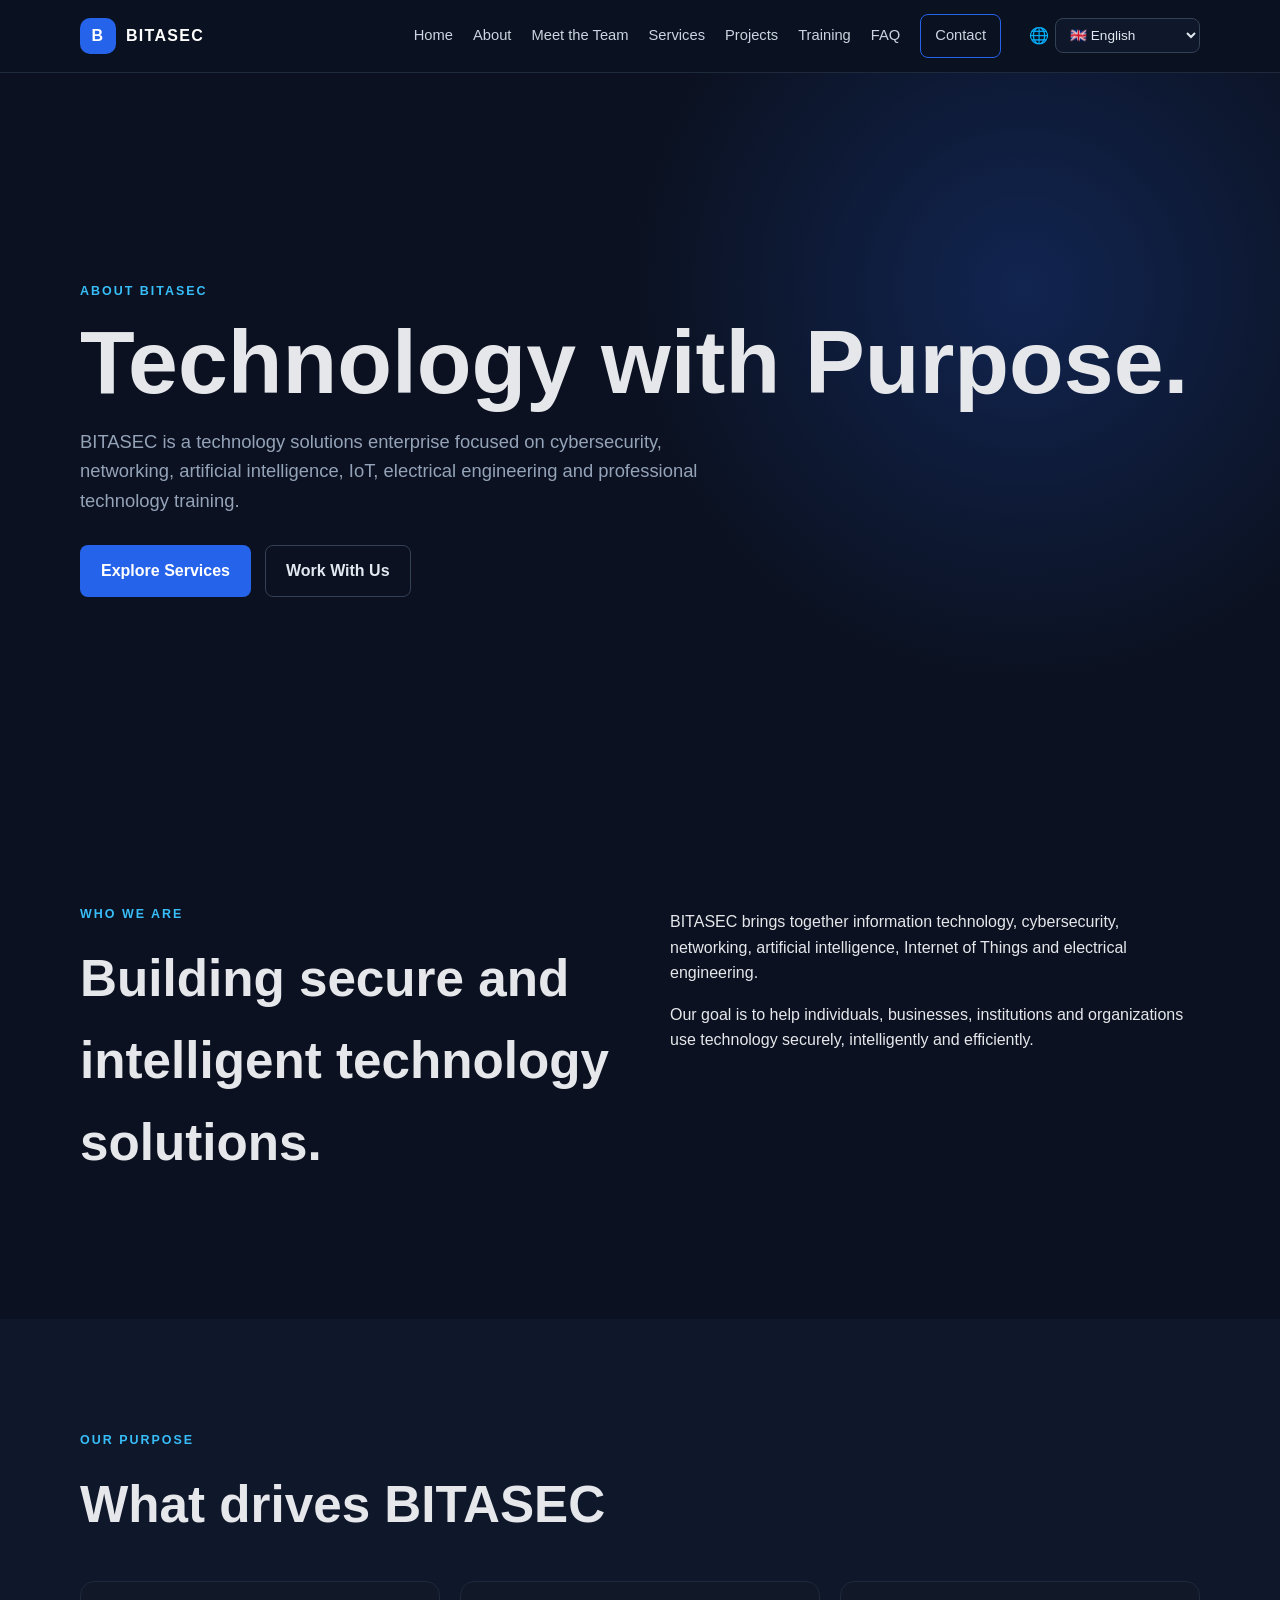
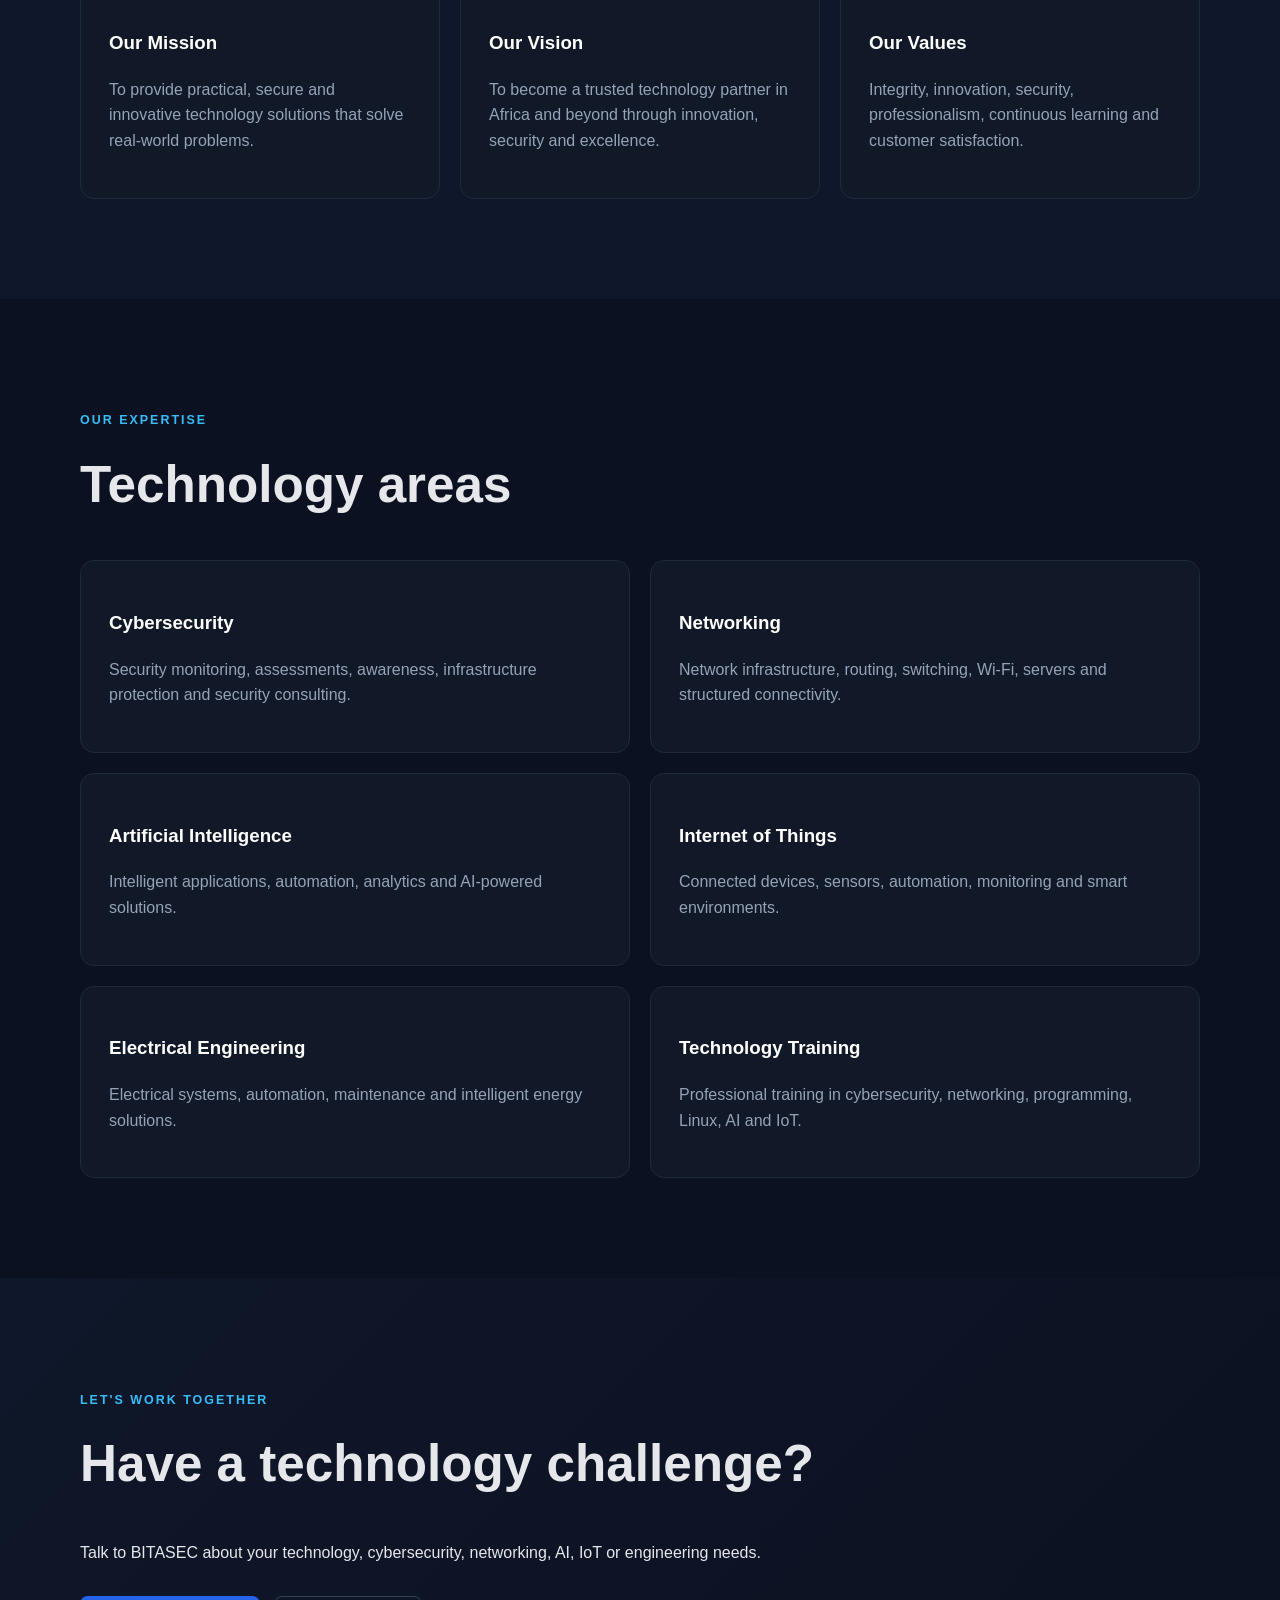
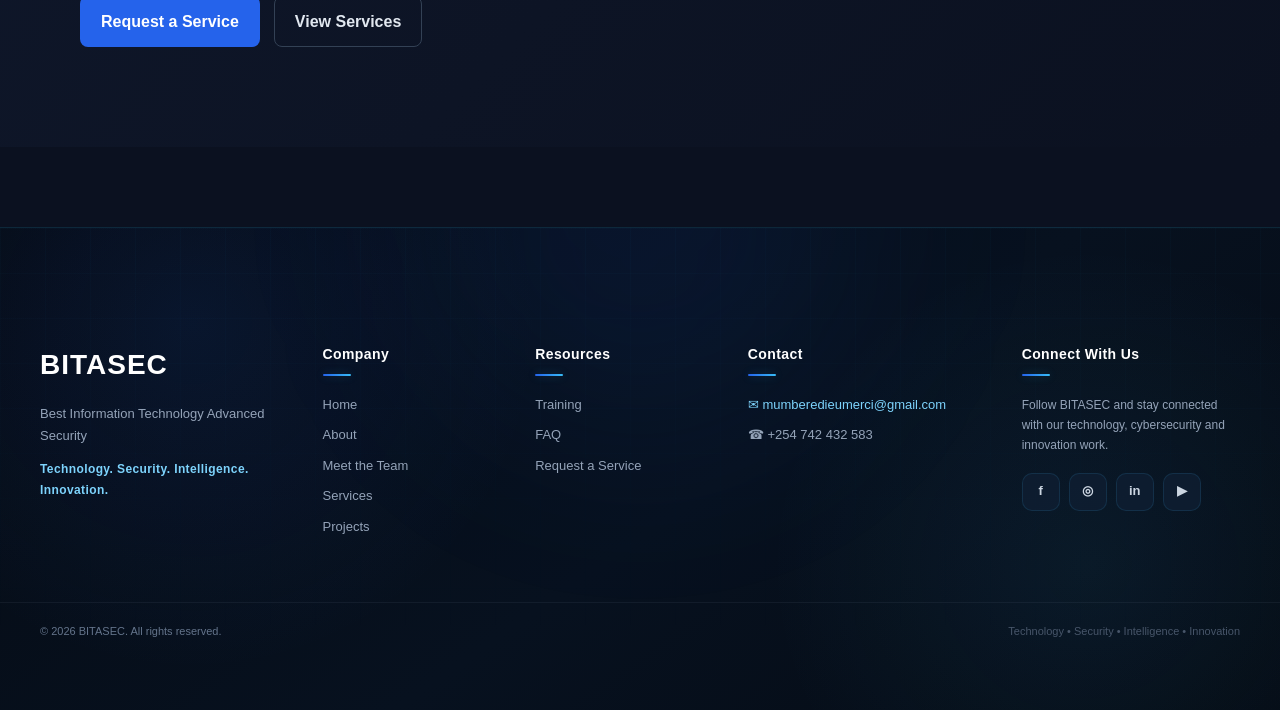
==== frontend/about.html @ b6f263c9 "Initial BITASEC website and Django backend" ====
<!DOCTYPE html>

<html lang="en">
<head>
<meta charset="utf-8"/>
<meta content="width=device-width, initial-scale=1.0" name="viewport"/>
<meta content="About BITASEC - Technology, Security, Intelligence and Innovation." name="description"/>
<title>About | BITASEC</title>
<link href="assets/css/style.css" rel="stylesheet"/>
    <link rel="stylesheet" href="assets/css/footer.css">
</head>
<body>
<header class="site-header">
<div class="container nav">
<a class="brand" href="index.html">
<span class="brand-mark">B</span>
<span>BITASEC</span>
</a>
<nav>
<a data-i18n="nav_home" href="index.html">Home</a>
<a data-i18n="nav_about" href="about.html">About</a>
<a href="team.html" data-i18n="nav_team">Meet the Team</a>
<a data-i18n="nav_services" href="services.html">Services</a>
<a data-i18n="nav_projects" href="projects.html">Projects</a>
<a data-i18n="nav_training" href="training.html">Training</a>
<a data-i18n="nav_faq" href="faq.html">FAQ</a>
<a class="nav-cta" href="contact.html">Contact</a>
<div class="language-switcher">
<span>🌐</span>
<select aria-label="Select language" id="languageSelector">
<option value="en">🇬🇧 English</option>
<option value="fr">🇫🇷 Français</option>
<option value="es">🇪🇸 Español</option>
<option value="pt">🇵🇹 Português</option>
<option value="sw">🇰🇪 Kiswahili</option>
<option value="de">🇩🇪 Deutsch</option>
<option value="ar">🇸🇦 العربية</option>
<option value="zh">🇨🇳 中文</option>
<option value="hi">🇮🇳 हिन्दी</option>
<option value="ja">🇯🇵 日本語</option>
</select>
</div>
</nav>
</div>
</header>
<main>
<section class="hero">
<div class="container">
<p class="eyebrow" data-i18n="about_text_001">ABOUT BITASEC</p>
<h1 data-i18n="about_text_002">
            Technology with
            <span>Purpose.</span>
</h1>
<p class="hero-text" data-i18n="about_text_003">
            BITASEC is a technology solutions enterprise focused on
            cybersecurity, networking, artificial intelligence, IoT,
            electrical engineering and professional technology training.
        </p>
<div class="actions">
<a class="btn primary" href="services.html">Explore Services</a>
<a class="btn secondary" href="contact.html">Work With Us</a>
</div>
</div>
</section>
<section class="section">
<div class="container two-col">
<div>
<p class="eyebrow" data-i18n="about_text_004">WHO WE ARE</p>
<h2 data-i18n="about_text_005">Building secure and intelligent technology solutions.</h2>
</div>
<div>
<p data-i18n="about_text_006">
                BITASEC brings together information technology,
                cybersecurity, networking, artificial intelligence,
                Internet of Things and electrical engineering.
            </p>
<p data-i18n="about_text_007">
                Our goal is to help individuals, businesses,
                institutions and organizations use technology
                securely, intelligently and efficiently.
            </p>
</div>
</div>
</section>
<section class="section alt">
<div class="container">
<p class="eyebrow" data-i18n="about_text_008">OUR PURPOSE</p>
<h2 data-i18n="about_text_009">What drives BITASEC</h2>
<div class="cards">
<article class="card">
<h3 data-i18n="about_text_010">Our Mission</h3>
<p data-i18n="about_text_011">
                    To provide practical, secure and innovative
                    technology solutions that solve real-world
                    problems.
                </p>
</article>
<article class="card">
<h3 data-i18n="about_text_012">Our Vision</h3>
<p data-i18n="about_text_013">
                    To become a trusted technology partner in
                    Africa and beyond through innovation,
                    security and excellence.
                </p>
</article>
<article class="card">
<h3 data-i18n="about_text_014">Our Values</h3>
<p data-i18n="about_text_015">
                    Integrity, innovation, security, professionalism,
                    continuous learning and customer satisfaction.
                </p>
</article>
</div>
</div>
</section>
<section class="section">
<div class="container">
<p class="eyebrow" data-i18n="about_text_016">OUR EXPERTISE</p>
<h2 data-i18n="about_text_017">Technology areas</h2>
<div class="solution-grid">
<div>
<h3 data-i18n="about_text_018">Cybersecurity</h3>
<p data-i18n="about_text_019">
                    Security monitoring, assessments, awareness,
                    infrastructure protection and security consulting.
                </p>
</div>
<div>
<h3 data-i18n="about_text_020">Networking</h3>
<p data-i18n="about_text_021">
                    Network infrastructure, routing, switching,
                    Wi-Fi, servers and structured connectivity.
                </p>
</div>
<div>
<h3 data-i18n="about_text_022">Artificial Intelligence</h3>
<p data-i18n="about_text_023">
                    Intelligent applications, automation,
                    analytics and AI-powered solutions.
                </p>
</div>
<div>
<h3 data-i18n="about_text_024">Internet of Things</h3>
<p data-i18n="about_text_025">
                    Connected devices, sensors, automation,
                    monitoring and smart environments.
                </p>
</div>
<div>
<h3 data-i18n="about_text_026">Electrical Engineering</h3>
<p data-i18n="about_text_027">
                    Electrical systems, automation, maintenance
                    and intelligent energy solutions.
                </p>
</div>
<div>
<h3 data-i18n="about_text_028">Technology Training</h3>
<p data-i18n="about_text_029">
                    Professional training in cybersecurity,
                    networking, programming, Linux, AI and IoT.
                </p>
</div>
</div>
</div>
</section>
<section class="section contact">
<div class="container">
<p class="eyebrow" data-i18n="about_text_030">LET'S WORK TOGETHER</p>
<h2 data-i18n="about_text_031">Have a technology challenge?</h2>
<p data-i18n="about_text_032">
            Talk to BITASEC about your technology,
            cybersecurity, networking, AI, IoT or engineering needs.
        </p>
<div class="actions">
<a class="btn primary" data-i18n="nav_contact" href="contact.html">
                Request a Service
            </a>
<a class="btn secondary" href="services.html">
                View Services
            </a>
</div>
</div>
</section>
</main>

<script src="assets/js/translations.js"></script>
<script src="assets/js/page_translations.js"></script>
<script src="assets/js/main.js"></script>

<footer class="bitasec-footer">

    <div class="footer-glow"></div>

    <div class="footer-container">

        <!-- Brand -->
        <div class="footer-brand">

            <a href="index.html" class="footer-logo">
                BITASEC
            </a>

            <p>
                Best Information Technology Advanced Security
            </p>

            <p class="footer-tagline">
                Technology. Security. Intelligence. Innovation.
            </p>

        </div>


        <!-- Company -->
        <div class="footer-column">

            <h3>Company</h3>

            <a href="index.html" data-i18n="nav_home">
                Home
            </a>

            <a href="about.html" data-i18n="nav_about">
                About
            </a>

            <a href="team.html" data-i18n="nav_team">
                Meet the Team
            </a>

            <a href="services.html" data-i18n="nav_services">
                Services
            </a>

            <a href="projects.html" data-i18n="nav_projects">
                Projects
            </a>

        </div>


        <!-- Resources -->
        <div class="footer-column">

            <h3>Resources</h3>

            <a href="training.html" data-i18n="nav_training">
                Training
            </a>

            <a href="faq.html" data-i18n="nav_faq">
                FAQ
            </a>

            <a href="contact.html" data-i18n="nav_contact">
                Request a Service
            </a>

        </div>


        <!-- Contact -->
        <div class="footer-column footer-contact">

            <h3>Contact</h3>

            <a href="mailto:mumberedieumerci@gmail.com">
                ✉ mumberedieumerci@gmail.com
            </a>

            <a
                href="https://wa.me/254742432583"
                target="_blank"
                rel="noopener noreferrer"
            >
                ☎ +254 742 432 583
            </a>

        </div>


        <!-- Social Media -->
        <div class="footer-column footer-social">

            <h3>Connect With Us</h3>

            <p>
                Follow BITASEC and stay connected with our
                technology, cybersecurity and innovation work.
            </p>

            <div class="social-links">

                <a
                    href="#"
                    aria-label="Facebook"
                    title="Facebook"
                >
                    f
                </a>

                <a
                    href="#"
                    aria-label="Instagram"
                    title="Instagram"
                >
                    ◎
                </a>

                <a
                    href="#"
                    aria-label="LinkedIn"
                    title="LinkedIn"
                >
                    in
                </a>

                <a
                    href="#"
                    aria-label="YouTube"
                    title="YouTube"
                >
                    ▶
                </a>

            </div>

        </div>

    </div>


    <!-- Bottom -->
    <div class="footer-bottom">

        <div class="footer-container footer-bottom-inner">

            <p>
                © 2026 BITASEC. All rights reserved.
            </p>

            <p>
                Technology • Security • Intelligence • Innovation
            </p>

        </div>

    </div>

</footer>


</body>
</html>
---- frontend/assets/css/style.css ----
*{box-sizing:border-box}html{scroll-behavior:smooth}body{margin:0;font-family:Inter,Arial,sans-serif;background:#0b1120;color:#e5e7eb;line-height:1.6}.container{width:min(1120px,92%);margin:auto}.site-header{position:sticky;top:0;z-index:20;background:rgba(11,17,32,.94);backdrop-filter:blur(10px);border-bottom:1px solid #1e293b}.nav{display:flex;justify-content:space-between;align-items:center;min-height:72px}.brand{display:flex;align-items:center;gap:10px;color:#fff;text-decoration:none;font-weight:800;letter-spacing:.08em}.brand-mark{display:grid;place-items:center;width:36px;height:36px;border-radius:10px;background:#2563eb}.nav nav{display:flex;gap:20px;align-items:center}.nav nav a{color:#cbd5e1;text-decoration:none;font-size:.92rem}.nav nav a:hover{color:#38bdf8}.nav-cta{padding:9px 14px;border:1px solid #2563eb;border-radius:8px}.hero{min-height:720px;display:grid;align-items:center;background:radial-gradient(circle at 80% 30%,rgba(37,99,235,.24),transparent 35%)}.hero-grid{display:grid;grid-template-columns:1.15fr .85fr;gap:60px;align-items:center}.eyebrow{font-size:.78rem;letter-spacing:.16em;color:#38bdf8;font-weight:700}.hero h1{font-size:clamp(3rem,7vw,6rem);line-height:1.02;margin:15px 0}.hero h1 span{color:#38bdf8}.hero-text{font-size:1.15rem;color:#94a3b8;max-width:650px}.actions{display:flex;gap:14px;margin-top:30px}.btn{display:inline-block;padding:12px 20px;border-radius:8px;text-decoration:none;border:1px solid transparent;cursor:pointer;font-weight:700}.primary{background:#2563eb;color:#fff}.secondary{border-color:#334155;color:#e2e8f0;background:transparent}.hero-panel{position:relative;min-height:430px;padding:70px 35px;border:1px solid #1e3a5f;border-radius:24px;background:linear-gradient(145deg,#0f172a,#111827);box-shadow:0 25px 80px rgba(0,0,0,.35)}.tech-orbit{height:130px;width:130px;border-radius:50%;display:grid;place-items:center;margin:0 auto 25px;background:#2563eb;box-shadow:0 0 60px rgba(37,99,235,.55);font-weight:900}.tech-card{margin:10px;padding:10px;text-align:center;border:1px solid #334155;border-radius:8px;background:#111827}.section{padding:100px 0}.alt{background:#0f172a}.section h2{font-size:clamp(2rem,4vw,3.2rem);margin:10px 0 35px}.two-col{display:grid;grid-template-columns:1fr 1fr;gap:60px}.two-col>p{color:#94a3b8;font-size:1.1rem}.cards{display:grid;grid-template-columns:repeat(3,1fr);gap:20px}.card,.solution-grid>div{padding:28px;border:1px solid #1e293b;border-radius:14px;background:#111827}.card h3,.solution-grid h3{color:#fff}.card p,.solution-grid p{color:#94a3b8}.solution-grid{display:grid;grid-template-columns:repeat(2,1fr);gap:20px}.contact{background:linear-gradient(135deg,#0f172a,#0b1120)}form{max-width:760px;display:grid;gap:14px}input,select,textarea{width:100%;padding:14px;border:1px solid #334155;border-radius:8px;background:#0f172a;color:#e2e8f0;font:inherit}footer{padding:45px 0;border-top:1px solid #1e293b;color:#94a3b8}@media(max-width:850px){.nav nav{display:none}.hero-grid,.two-col{grid-template-columns:1fr}.cards,.solution-grid{grid-template-columns:1fr}.hero{min-height:auto;padding:90px 0}.hero-panel{min-height:360px}.section{padding:70px 0}}
/* =========================================================
   LANGUAGE SELECTOR
========================================================= */

.language-switcher {
    display: flex;
    align-items: center;
    gap: 6px;
    margin-left: 8px;
}

.language-switcher span {
    font-size: 1rem;
}

.language-switcher select {
    width: auto;
    min-width: 125px;
    padding: 8px 30px 8px 10px;
    border: 1px solid #334155;
    border-radius: 8px;
    background: #0f172a;
    color: #e2e8f0;
    font-size: 0.85rem;
    cursor: pointer;
}

.language-switcher select:hover {
    border-color: #2563eb;
}

.language-switcher select:focus {
    outline: none;
    border-color: #38bdf8;
    box-shadow: 0 0 0 2px rgba(56, 189, 248, 0.15);
}

html[dir="rtl"] {
    direction: rtl;
}

html[dir="rtl"] .nav {
    direction: rtl;
}

html[dir="rtl"] .language-switcher {
    margin-left: 0;
    margin-right: 8px;
}

@media (max-width: 850px) {

    .language-switcher {
        margin-left: 0;
    }

    .language-switcher select {
        min-width: 110px;
        font-size: 0.78rem;
    }
}
---- frontend/assets/css/footer.css ----
/* =========================================================
   BITASEC — COMMON PROFESSIONAL FOOTER
   Used on every page
   ========================================================= */

.bitasec-footer {
    position: relative;
    margin-top: 80px;
    background:
        radial-gradient(
            circle at 15% 20%,
            rgba(37, 99, 235, 0.10),
            transparent 30%
        ),
        radial-gradient(
            circle at 85% 70%,
            rgba(56, 189, 248, 0.07),
            transparent 28%
        ),
        linear-gradient(
            145deg,
            #050b14 0%,
            #07111f 55%,
            #050b14 100%
        );

    border-top: 1px solid rgba(56, 189, 248, 0.14);

    color: #f8fafc;

    overflow: hidden;
}


/* =========================================================
   BACKGROUND GRID
   ========================================================= */

.bitasec-footer::before {
    content: "";

    position: absolute;
    inset: 0;

    background-image:
        linear-gradient(
            rgba(56, 189, 248, 0.025) 1px,
            transparent 1px
        ),
        linear-gradient(
            90deg,
            rgba(56, 189, 248, 0.025) 1px,
            transparent 1px
        );

    background-size: 45px 45px;

    pointer-events: none;

    mask-image:
        linear-gradient(
            to bottom,
            black,
            transparent 90%
        );
}


/* =========================================================
   GLOW
   ========================================================= */

.footer-glow {
    position: absolute;

    width: 420px;
    height: 420px;

    top: -220px;
    left: 50%;

    transform: translateX(-50%);

    background:
        rgba(37, 99, 235, 0.09);

    filter: blur(100px);

    border-radius: 50%;

    pointer-events: none;
}


/* =========================================================
   MAIN FOOTER CONTAINER
   ========================================================= */

.footer-container {
    position: relative;
    z-index: 2;

    width: min(1200px, calc(100% - 40px));

    margin: 0 auto;

    display: grid;

    grid-template-columns:
        1.4fr
        1fr
        1fr
        1.35fr
        1.25fr;

    gap: 38px;

    padding: 70px 0 55px;
}


/* =========================================================
   BRAND
   ========================================================= */

.footer-brand {
    max-width: 270px;
}

.footer-logo {
    display: inline-block;

    color: #ffffff;

    text-decoration: none;

    font-size: 28px;

    font-weight: 800;

    letter-spacing: 1px;

    transition:
        color 0.3s ease,
        text-shadow 0.3s ease,
        transform 0.3s ease;
}

.footer-logo:hover {
    color: #38bdf8;

    text-shadow:
        0 0 20px rgba(56, 189, 248, 0.35);

    transform: translateY(-2px);
}

.footer-brand p {
    margin: 15px 0 0;

    color: #94a3b8;

    font-size: 13px;

    line-height: 1.7;
}

.footer-brand .footer-tagline {
    margin-top: 12px;

    color: #7dd3fc;

    font-size: 12px;

    font-weight: 600;

    letter-spacing: 0.4px;
}


/* =========================================================
   FOOTER COLUMNS
   ========================================================= */

.footer-column {
    display: flex;

    flex-direction: column;

    align-items: flex-start;
}

.footer-column h3 {
    position: relative;

    margin: 0 0 19px;

    color: #ffffff;

    font-size: 14px;

    font-weight: 700;

    letter-spacing: 0.4px;
}

.footer-column h3::after {
    content: "";

    display: block;

    width: 28px;
    height: 2px;

    margin-top: 8px;

    border-radius: 999px;

    background:
        linear-gradient(
            90deg,
            #2563eb,
            #38bdf8
        );

    box-shadow:
        0 0 8px rgba(56, 189, 248, 0.25);
}

.footer-column > a {
    position: relative;

    display: inline-block;

    margin-bottom: 11px;

    color: #94a3b8;

    text-decoration: none;

    font-size: 13px;

    line-height: 1.5;

    transition:
        color 0.25s ease,
        transform 0.25s ease;
}

.footer-column > a::before {
    content: "";

    position: absolute;

    left: 0;
    bottom: -2px;

    width: 0;
    height: 1px;

    background: #38bdf8;

    transition: width 0.25s ease;
}

.footer-column > a:hover {
    color: #ffffff;

    transform: translateX(3px);
}

.footer-column > a:hover::before {
    width: 100%;
}


/* =========================================================
   CONTACT
   ========================================================= */

.footer-contact a {
    word-break: break-word;
}

.footer-contact a:first-of-type {
    color: #7dd3fc;
}

.footer-contact a:first-of-type:hover {
    color: #ffffff;
}


/* =========================================================
   SOCIAL MEDIA
   ========================================================= */

.footer-social p {
    margin: 0 0 17px;

    max-width: 230px;

    color: #94a3b8;

    font-size: 12px;

    line-height: 1.7;
}

.social-links {
    display: flex;

    align-items: center;

    gap: 9px;
}

.social-links a {
    width: 38px;
    height: 38px;

    display: grid;

    place-items: center;

    border-radius: 10px;

    background:
        rgba(15, 31, 51, 0.80);

    border:
        1px solid rgba(56, 189, 248, 0.12);

    color: #cbd5e1;

    text-decoration: none;

    font-size: 13px;

    font-weight: 700;

    transition:
        transform 0.3s ease,
        background 0.3s ease,
        border-color 0.3s ease,
        color 0.3s ease,
        box-shadow 0.3s ease;
}

.social-links a:hover {
    transform: translateY(-4px);

    color: #ffffff;

    background:
        linear-gradient(
            135deg,
            #1d4ed8,
            #0ea5e9
        );

    border-color:
        rgba(56, 189, 248, 0.45);

    box-shadow:
        0 8px 22px rgba(37, 99, 235, 0.25);
}


/* =========================================================
   FOOTER BOTTOM
   ========================================================= */

.footer-bottom {
    position: relative;

    z-index: 2;

    border-top:
        1px solid rgba(148, 163, 184, 0.08);
}

.footer-bottom-inner {
    display: flex;

    align-items: center;

    justify-content: space-between;

    gap: 20px;

    padding:
        20px 0 24px;
}

.footer-bottom p {
    margin: 0;

    color: #64748b;

    font-size: 11px;

    line-height: 1.6;
}

.footer-bottom p:last-child {
    color: #475569;

    text-align: right;
}


/* =========================================================
   FOOTER LIGHT EFFECT
   ========================================================= */

.bitasec-footer:hover .footer-glow {
    animation:
        footerGlow 4s ease-in-out infinite;
}

@keyframes footerGlow {

    0%,
    100% {
        opacity: 0.7;
        transform: translateX(-50%) scale(1);
    }

    50% {
        opacity: 1;
        transform: translateX(-50%) scale(1.08);
    }
}


/* =========================================================
   RESPONSIVE
   ========================================================= */

@media (max-width: 1050px) {

    .footer-container {
        grid-template-columns:
            1.4fr
            1fr
            1fr;

        gap: 35px;
    }

    .footer-brand {
        grid-column: span 3;
        max-width: 500px;
    }
}


@media (max-width: 700px) {

    .bitasec-footer {
        margin-top: 60px;
    }

    .footer-container {
        width: min(100% - 32px, 520px);

        grid-template-columns: 1fr 1fr;

        gap: 35px 25px;

        padding:
            50px 0 40px;
    }

    .footer-brand {
        grid-column: span 2;

        max-width: 100%;
    }

    .footer-social {
        grid-column: span 2;
    }

    .footer-social p {
        max-width: 400px;
    }

    .footer-bottom-inner {
        flex-direction: column;

        align-items: flex-start;

        padding:
            18px 0 22px;
    }

    .footer-bottom p:last-child {
        text-align: left;
    }
}


@media (max-width: 450px) {

    .footer-container {
        grid-template-columns: 1fr;
    }

    .footer-brand,
    .footer-social {
        grid-column: auto;
    }

    .footer-column {
        width: 100%;
    }
}


/* =========================================================
   RTL
   ========================================================= */

[dir="rtl"] .footer-column {
    align-items: flex-start;
}

[dir="rtl"] .footer-column > a:hover {
    transform: translateX(-3px);
}

[dir="rtl"] .footer-bottom p:last-child {
    text-align: left;
}


/* =========================================================
   ACCESSIBILITY
   ========================================================= */

.footer-column a:focus-visible,
.footer-logo:focus-visible,
.social-links a:focus-visible {
    outline:
        2px solid rgba(56, 189, 248, 0.6);

    outline-offset: 3px;
}


/* =========================================================
   REDUCED MOTION
   ========================================================= */

@media (prefers-reduced-motion: reduce) {

    .bitasec-footer *,
    .bitasec-footer *::before,
    .bitasec-footer *::after {
        animation-duration: 0.01ms !important;
        animation-iteration-count: 1 !important;
        transition-duration: 0.01ms !important;
    }
}
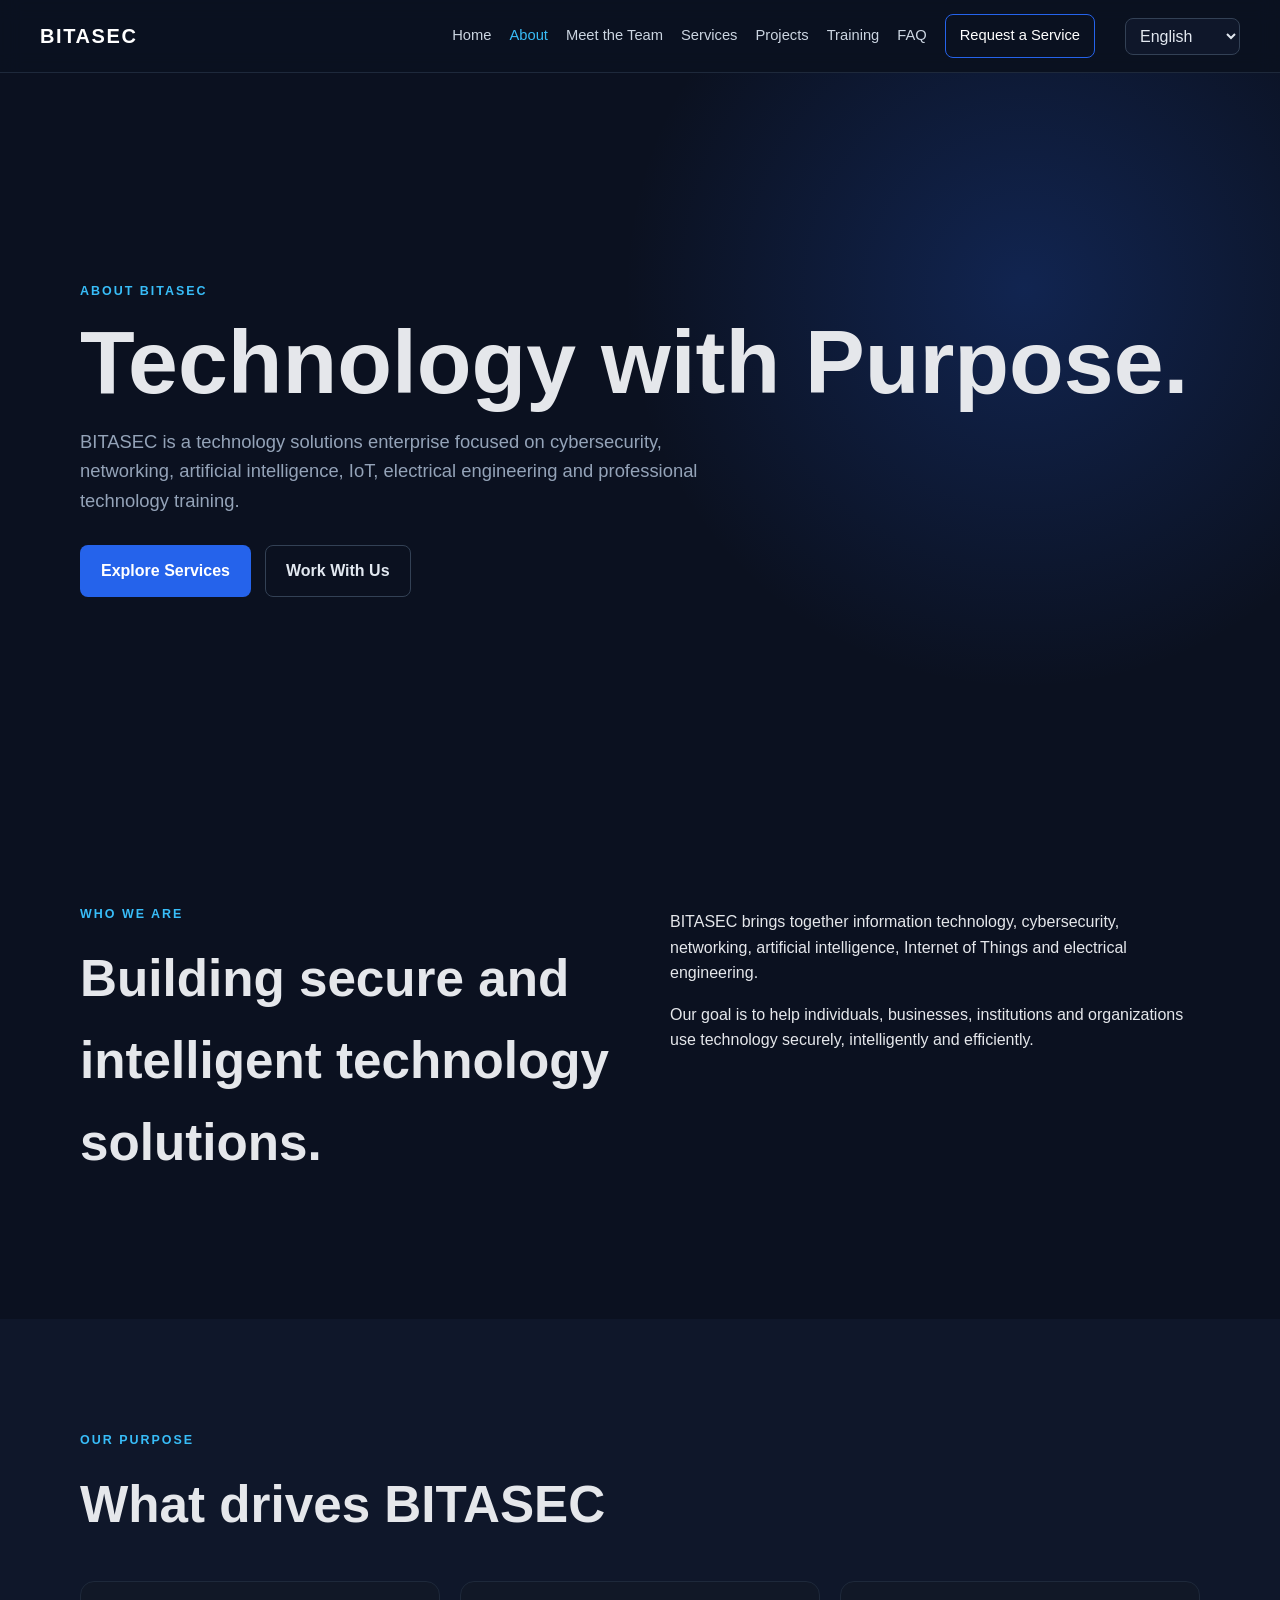
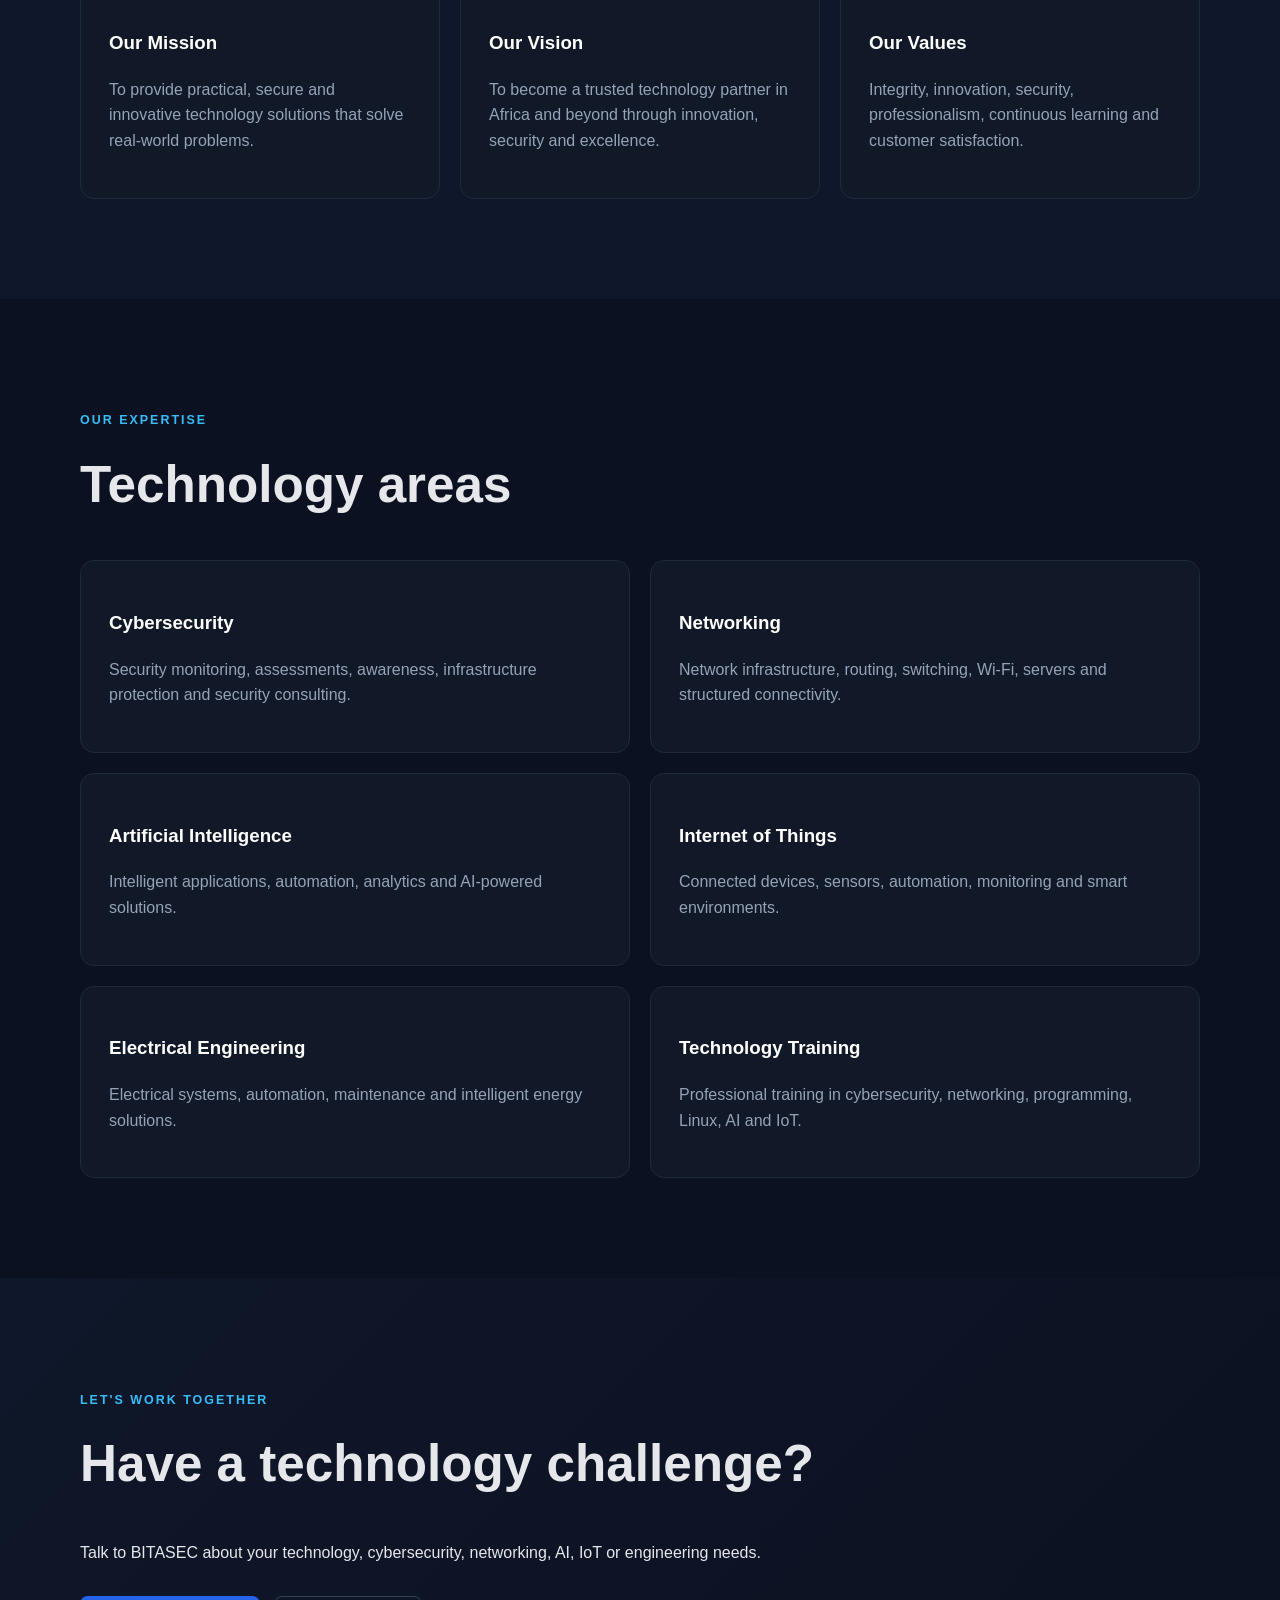
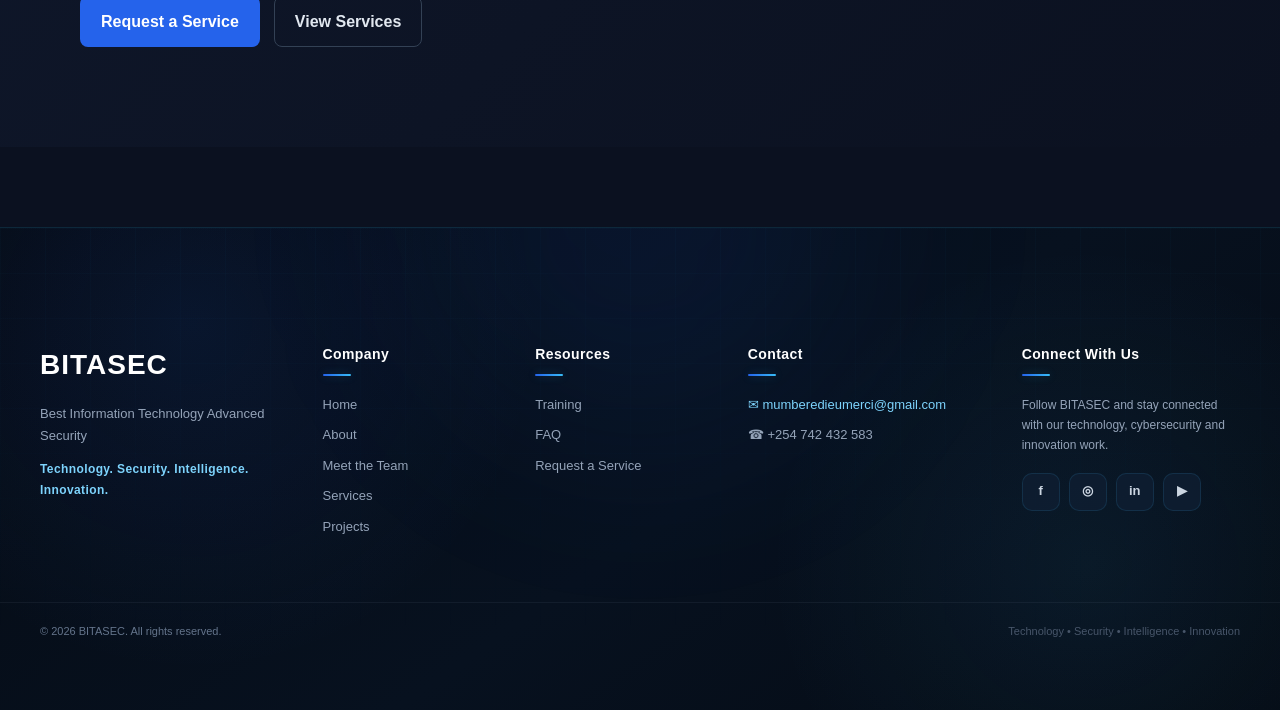
==== commit 4964fd39: "Standardize responsive navigation across pages" ====
--- a/frontend/about.html
+++ b/frontend/about.html
@@ -11,37 +11,78 @@
 </head>
 <body>
 <header class="site-header">
-<div class="container nav">
-<a class="brand" href="index.html">
-<span class="brand-mark">B</span>
-<span>BITASEC</span>
-</a>
-<nav>
-<a data-i18n="nav_home" href="index.html">Home</a>
-<a data-i18n="nav_about" href="about.html">About</a>
-<a href="team.html" data-i18n="nav_team">Meet the Team</a>
-<a data-i18n="nav_services" href="services.html">Services</a>
-<a data-i18n="nav_projects" href="projects.html">Projects</a>
-<a data-i18n="nav_training" href="training.html">Training</a>
-<a data-i18n="nav_faq" href="faq.html">FAQ</a>
-<a class="nav-cta" href="contact.html">Contact</a>
-<div class="language-switcher">
-<span>🌐</span>
-<select aria-label="Select language" id="languageSelector">
-<option value="en">🇬🇧 English</option>
-<option value="fr">🇫🇷 Français</option>
-<option value="es">🇪🇸 Español</option>
-<option value="pt">🇵🇹 Português</option>
-<option value="sw">🇰🇪 Kiswahili</option>
-<option value="de">🇩🇪 Deutsch</option>
-<option value="ar">🇸🇦 العربية</option>
-<option value="zh">🇨🇳 中文</option>
-<option value="hi">🇮🇳 हिन्दी</option>
-<option value="ja">🇯🇵 日本語</option>
-</select>
-</div>
-</nav>
-</div>
+    <nav class="navbar">
+
+        <a href="index.html" class="logo">
+            BITASEC
+        </a>
+
+        <button
+            class="mobile-menu-toggle"
+            type="button"
+            aria-label="Open menu"
+            aria-expanded="false"
+        >
+            ☰
+        </button>
+
+        <div class="nav-links">
+
+            <a href="index.html" data-i18n="nav_home">
+                Home
+            </a>
+
+            <a href="about.html" class="active" data-i18n="nav_about">
+                About
+            </a>
+
+            <a href="team.html" data-i18n="nav_team">
+                Meet the Team
+            </a>
+
+            <a href="services.html" class="" data-i18n="nav_services">
+                Services
+            </a>
+
+            <a href="projects.html" class="" data-i18n="nav_projects">
+                Projects
+            </a>
+
+            <a href="training.html" class="" data-i18n="nav_training">
+                Training
+            </a>
+
+            <a href="faq.html" class="" data-i18n="nav_faq">
+                FAQ
+            </a>
+
+            <a
+                href="contact.html"
+                class="nav-cta"
+                data-i18n="nav_contact"
+            >
+                Request a Service
+            </a>
+
+        </div>
+
+        <select
+            id="languageSelector"
+            aria-label="Language"
+        >
+            <option value="en">English</option>
+            <option value="fr">Français</option>
+            <option value="es">Español</option>
+            <option value="pt">Português</option>
+            <option value="sw">Kiswahili</option>
+            <option value="de">Deutsch</option>
+            <option value="ar">العربية</option>
+            <option value="zh">中文</option>
+            <option value="hi">हिन्दी</option>
+            <option value="ja">日本語</option>
+        </select>
+
+    </nav>
 </header>
 <main>
 <section class="hero">
--- a/frontend/assets/css/style.css
+++ b/frontend/assets/css/style.css
@@ -60,3 +60,119 @@
         font-size: 0.78rem;
     }
 }
+
+/* ============================================================
+   RESPONSIVE NAVIGATION
+   ============================================================ */
+
+.navbar {
+    width: min(1200px, 94%);
+    min-height: 72px;
+    margin: auto;
+    display: flex;
+    align-items: center;
+    gap: 25px;
+}
+
+.navbar .logo {
+    color: #fff;
+    text-decoration: none;
+    font-weight: 900;
+    font-size: 1.25rem;
+    letter-spacing: .08em;
+    white-space: nowrap;
+}
+
+.nav-links {
+    display: flex;
+    align-items: center;
+    justify-content: flex-end;
+    gap: 18px;
+    margin-left: auto;
+}
+
+.nav-links a {
+    color: #cbd5e1;
+    text-decoration: none;
+    font-size: .92rem;
+    white-space: nowrap;
+}
+
+.nav-links a:hover,
+.nav-links a.active {
+    color: #38bdf8;
+}
+
+.nav-links .nav-cta {
+    padding: 9px 14px;
+    border: 1px solid #2563eb;
+    border-radius: 8px;
+    color: #fff;
+}
+
+#languageSelector {
+    width: auto;
+    min-width: 105px;
+    padding: 8px 10px;
+    margin-left: 5px;
+    cursor: pointer;
+}
+
+.mobile-menu-toggle {
+    display: none;
+    margin-left: auto;
+    border: 1px solid #334155;
+    border-radius: 8px;
+    background: #0f172a;
+    color: #fff;
+    padding: 8px 12px;
+    font-size: 1.4rem;
+    cursor: pointer;
+}
+
+/* Mobile navigation */
+@media (max-width: 850px) {
+
+    .navbar {
+        min-height: 64px;
+        flex-wrap: wrap;
+        padding: 10px 0;
+    }
+
+    .mobile-menu-toggle {
+        display: block;
+    }
+
+    .nav-links {
+        display: none;
+        width: 100%;
+        flex-direction: column;
+        align-items: stretch;
+        gap: 0;
+        margin: 0;
+        padding: 10px 0 5px;
+        order: 4;
+    }
+
+    .nav-links.open {
+        display: flex;
+    }
+
+    .nav-links a {
+        display: block;
+        width: 100%;
+        padding: 12px 10px;
+        border-bottom: 1px solid #1e293b;
+    }
+
+    .nav-links .nav-cta {
+        margin-top: 8px;
+        text-align: center;
+    }
+
+    #languageSelector {
+        margin-left: 0;
+        min-width: 95px;
+    }
+
+}
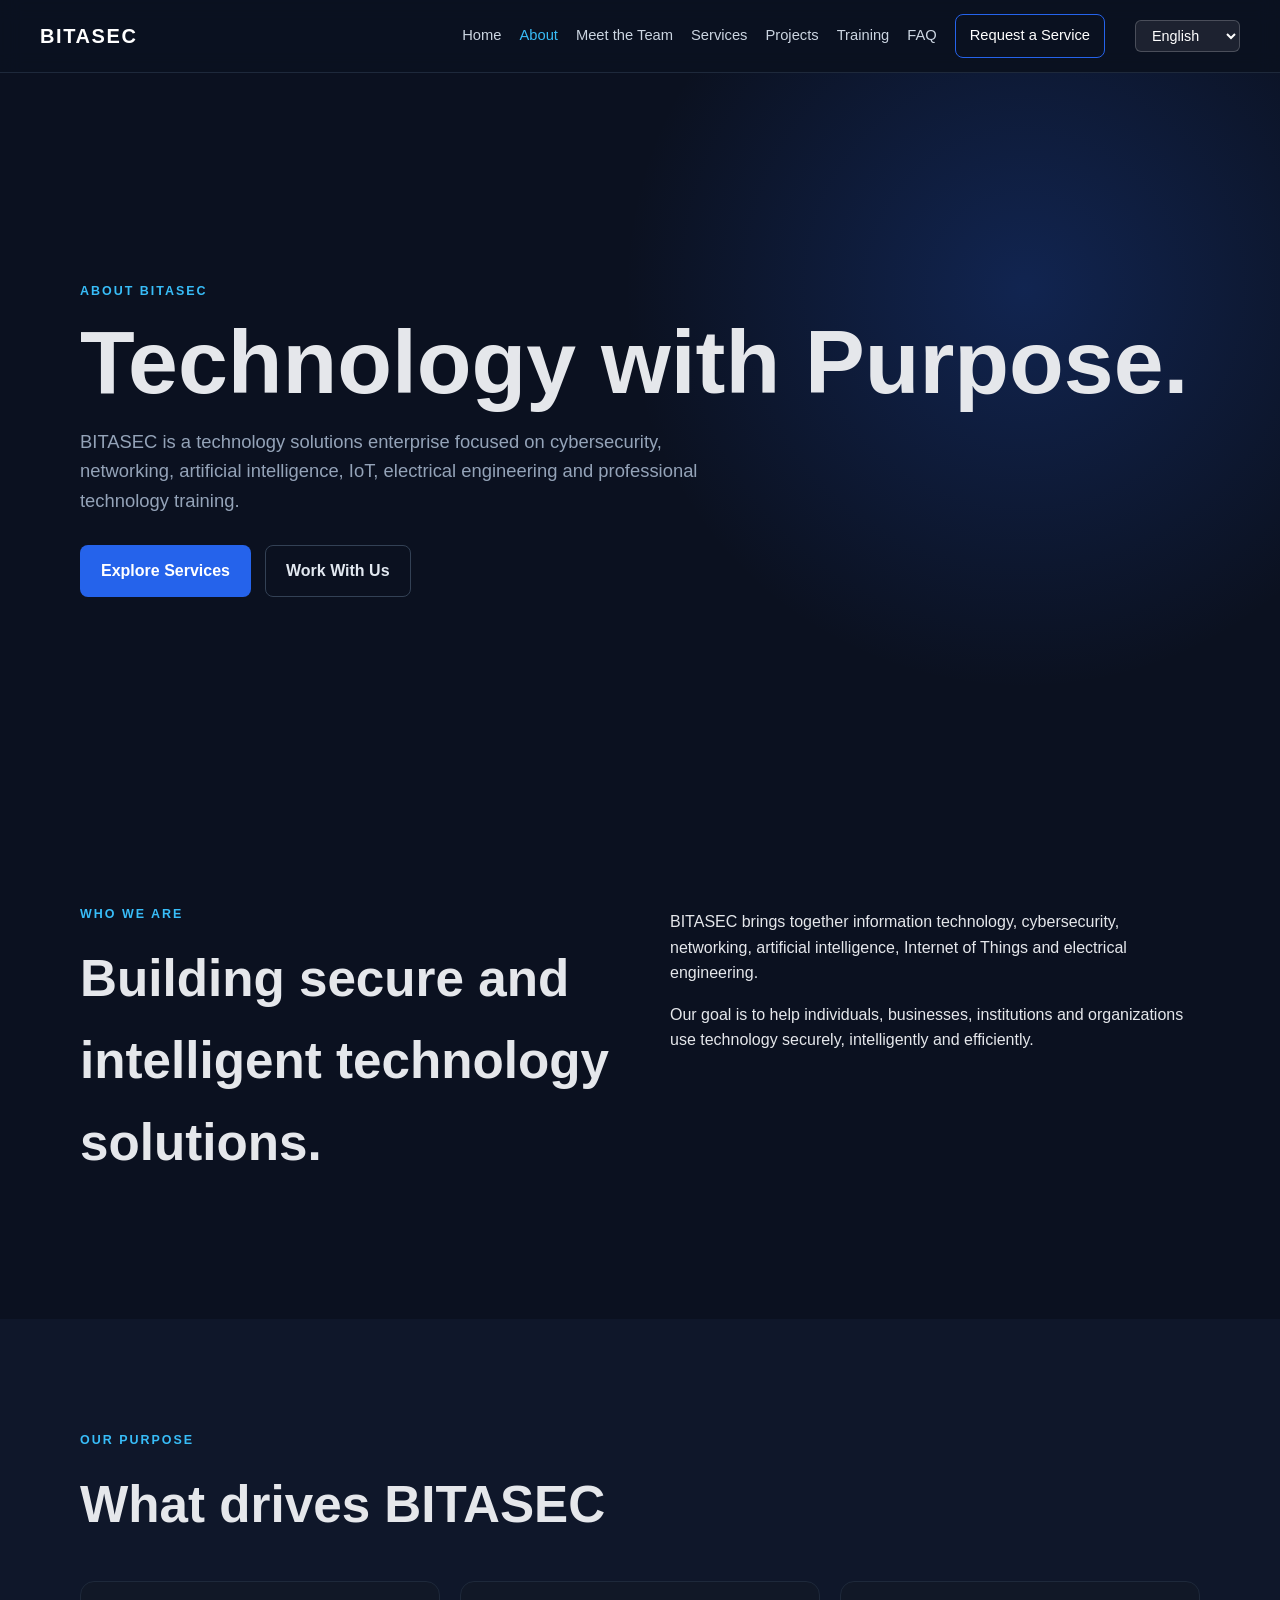
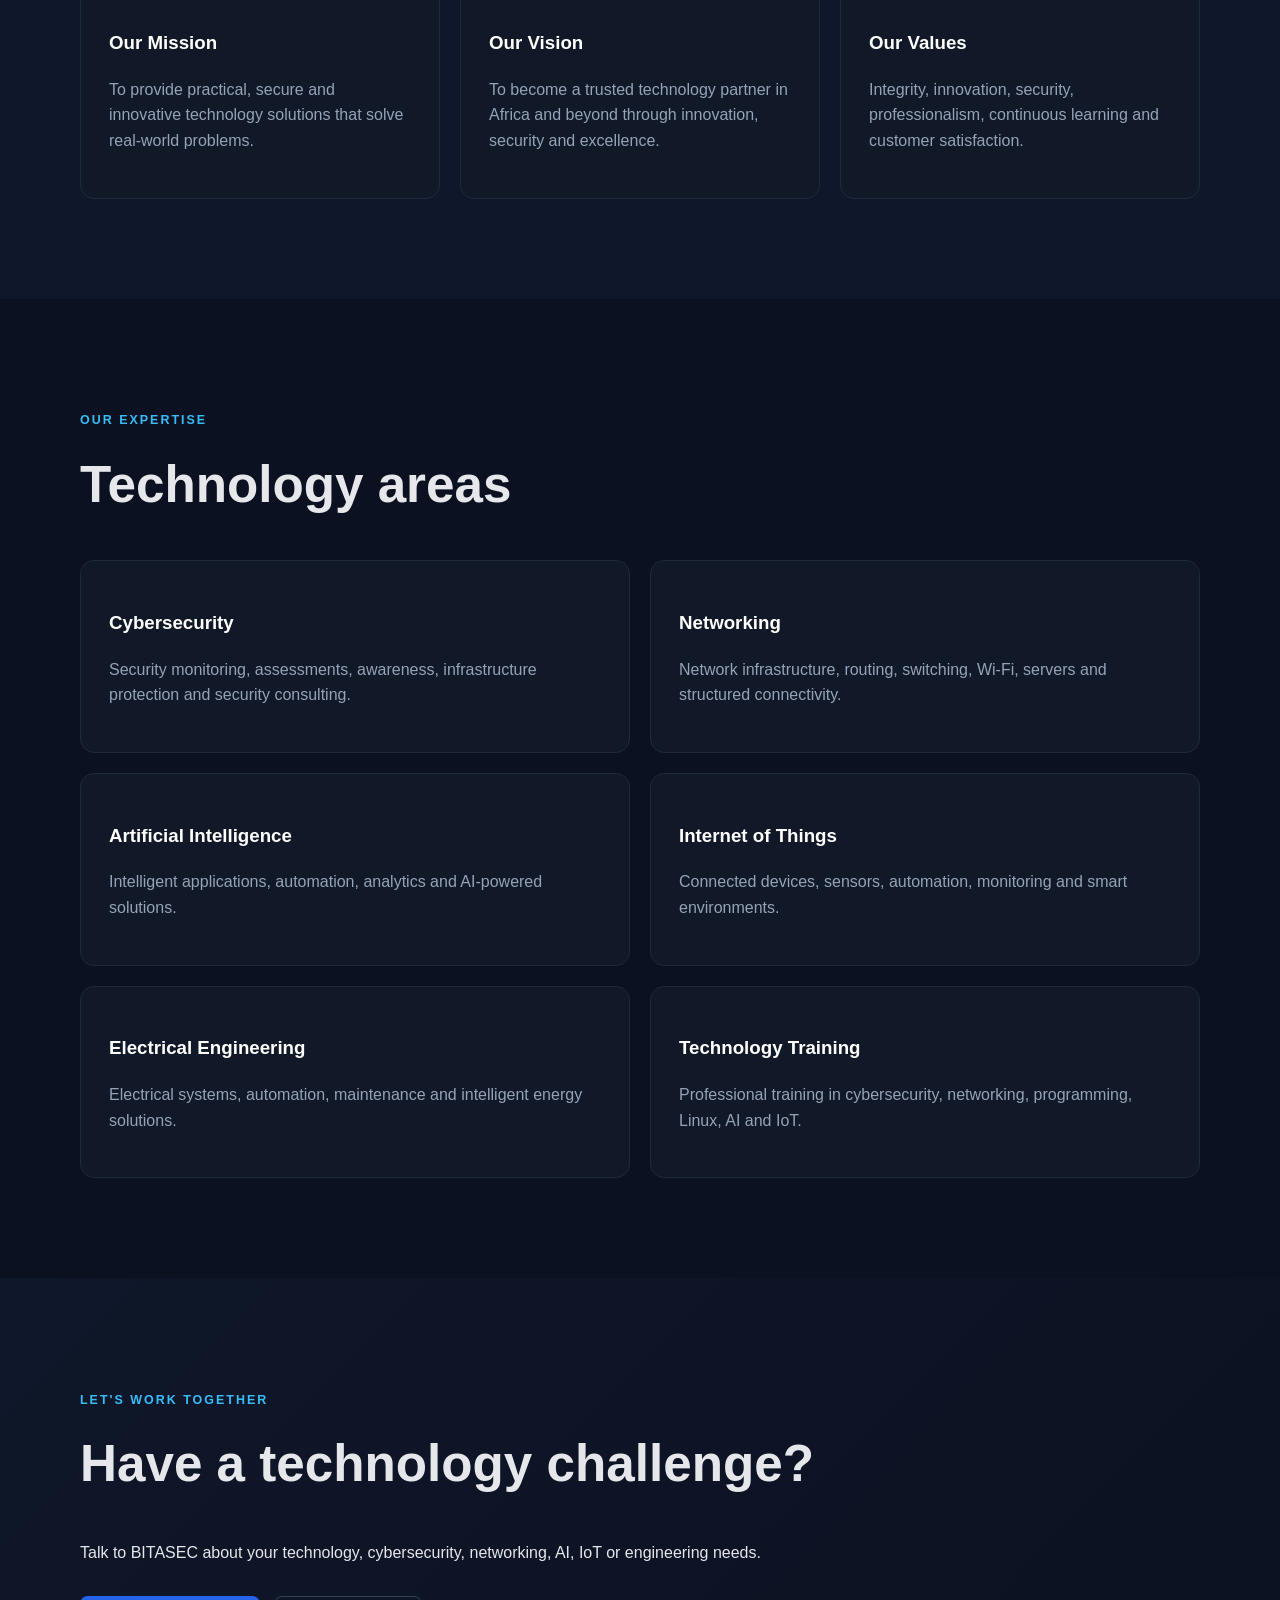
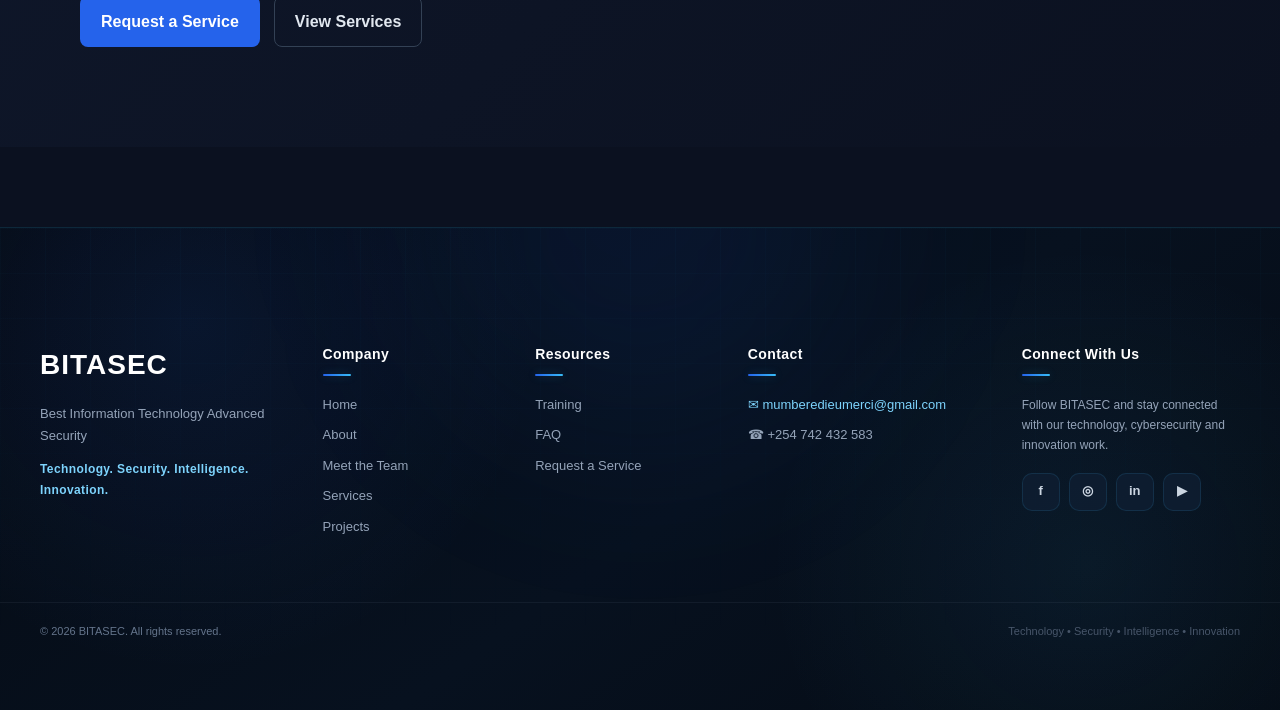
==== commit 068ba022: "Improve BITASEC website design, translations and service pages" ====
--- a/frontend/about.html
+++ b/frontend/about.html
@@ -1,15 +1,54 @@
 <!DOCTYPE html>
-
 <html lang="en">
 <head>
-<meta charset="utf-8"/>
-<meta content="width=device-width, initial-scale=1.0" name="viewport"/>
-<meta content="About BITASEC - Technology, Security, Intelligence and Innovation." name="description"/>
-<title>About | BITASEC</title>
-<link href="assets/css/style.css" rel="stylesheet"/>
-    <link rel="stylesheet" href="assets/css/footer.css">
+    <meta charset="utf-8"/>
+    <meta content="width=device-width, initial-scale=1.0" name="viewport"/>
+    <meta content="About BITASEC - Technology, Security, Intelligence and Innovation." name="description"/>
+    <title>About | BITASEC</title>
+    
+    <!-- External CSS Stylesheets -->
+    <link href="assets/css/style.css" rel="stylesheet"/>
+    <link href="assets/css/footer.css" rel="stylesheet"/>
+
+    <!-- Embedded CSS Enhancements & Effects -->
+    <style>
+        /* Navbar Language Selector Styling */
+        .navbar select#languageSelector {
+            background-color: rgba(255, 255, 255, 0.08);
+            color: #ffffff;
+            border: 1px solid rgba(255, 255, 255, 0.2);
+            padding: 6px 12px;
+            border-radius: 6px;
+            font-size: 0.9rem;
+            cursor: pointer;
+            outline: none;
+            transition: all 0.3s ease;
+        }
+
+        .navbar select#languageSelector option {
+            background-color: #1a1a1a;
+            color: #ffffff;
+        }
+
+        .navbar select#languageSelector:hover,
+        .navbar select#languageSelector:focus {
+            border-color: #00d2ff;
+            background-color: rgba(255, 255, 255, 0.15);
+        }
+
+        /* Smooth Transition Effects for Interactive Elements */
+        .btn, .card, .solution-grid > div, .nav-links a {
+            transition: all 0.3s cubic-bezier(0.4, 0, 0.2, 1);
+        }
+
+        .card:hover, .solution-grid > div:hover {
+            transform: translateY(-4px);
+            box-shadow: 0 10px 25px -5px rgba(0, 210, 255, 0.15);
+        }
+    </style>
 </head>
 <body>
+
 <header class="site-header">
     <nav class="navbar">
 
@@ -27,369 +66,457 @@
         </button>
 
         <div class="nav-links">
-
-            <a href="index.html" data-i18n="nav_home">
-                Home
-            </a>
-
-            <a href="about.html" class="active" data-i18n="nav_about">
-                About
-            </a>
-
-            <a href="team.html" data-i18n="nav_team">
-                Meet the Team
-            </a>
-
-            <a href="services.html" class="" data-i18n="nav_services">
-                Services
-            </a>
-
-            <a href="projects.html" class="" data-i18n="nav_projects">
-                Projects
-            </a>
-
-            <a href="training.html" class="" data-i18n="nav_training">
-                Training
-            </a>
-
-            <a href="faq.html" class="" data-i18n="nav_faq">
-                FAQ
-            </a>
-
-            <a
-                href="contact.html"
-                class="nav-cta"
-                data-i18n="nav_contact"
-            >
-                Request a Service
-            </a>
-
-        </div>
-
-        <select
-            id="languageSelector"
-            aria-label="Language"
-        >
+            <a href="index.html" data-i18n="nav_home">Home</a>
+            <a href="about.html" class="active" data-i18n="nav_about">About</a>
+            <a href="team.html" data-i18n="nav_team">Meet the Team</a>
+            <a href="services.html" data-i18n="nav_services">Services</a>
+            <a href="projects.html" data-i18n="nav_projects">Projects</a>
+            <a href="training.html" data-i18n="nav_training">Training</a>
+            <a href="faq.html" data-i18n="nav_faq">FAQ</a>
+            <a href="contact.html" class="nav-cta" data-i18n="nav_contact">Request a Service</a>
+        </div>
+
+        <select id="languageSelector" aria-label="Language">
             <option value="en">English</option>
             <option value="fr">Français</option>
-            <option value="es">Español</option>
-            <option value="pt">Português</option>
             <option value="sw">Kiswahili</option>
-            <option value="de">Deutsch</option>
             <option value="ar">العربية</option>
-            <option value="zh">中文</option>
-            <option value="hi">हिन्दी</option>
-            <option value="ja">日本語</option>
         </select>
 
     </nav>
 </header>
+
 <main>
-<section class="hero">
-<div class="container">
-<p class="eyebrow" data-i18n="about_text_001">ABOUT BITASEC</p>
-<h1 data-i18n="about_text_002">
-            Technology with
-            <span>Purpose.</span>
-</h1>
-<p class="hero-text" data-i18n="about_text_003">
-            BITASEC is a technology solutions enterprise focused on
-            cybersecurity, networking, artificial intelligence, IoT,
-            electrical engineering and professional technology training.
-        </p>
-<div class="actions">
-<a class="btn primary" href="services.html">Explore Services</a>
-<a class="btn secondary" href="contact.html">Work With Us</a>
-</div>
-</div>
-</section>
-<section class="section">
-<div class="container two-col">
-<div>
-<p class="eyebrow" data-i18n="about_text_004">WHO WE ARE</p>
-<h2 data-i18n="about_text_005">Building secure and intelligent technology solutions.</h2>
-</div>
-<div>
-<p data-i18n="about_text_006">
-                BITASEC brings together information technology,
-                cybersecurity, networking, artificial intelligence,
-                Internet of Things and electrical engineering.
+    <section class="hero">
+        <div class="container">
+            <p class="eyebrow" data-i18n="about_text_001">ABOUT BITASEC</p>
+            <h1 data-i18n="about_text_002">Technology with Purpose.</h1>
+            <p class="hero-text" data-i18n="about_text_003">
+                BITASEC is a technology solutions enterprise focused on
+                cybersecurity, networking, artificial intelligence, IoT,
+                electrical engineering and professional technology training.
             </p>
-<p data-i18n="about_text_007">
-                Our goal is to help individuals, businesses,
-                institutions and organizations use technology
-                securely, intelligently and efficiently.
+            <div class="actions">
+                <a class="btn primary" href="services.html" data-i18n="btn_explore">Explore Services</a>
+                <a class="btn secondary" href="contact.html" data-i18n="btn_work">Work With Us</a>
+            </div>
+        </div>
+    </section>
+
+    <section class="section">
+        <div class="container two-col">
+            <div>
+                <p class="eyebrow" data-i18n="about_text_004">WHO WE ARE</p>
+                <h2 data-i18n="about_text_005">Building secure and intelligent technology solutions.</h2>
+            </div>
+            <div>
+                <p data-i18n="about_text_006">
+                    BITASEC brings together information technology,
+                    cybersecurity, networking, artificial intelligence,
+                    Internet of Things and electrical engineering.
+                </p>
+                <p data-i18n="about_text_007">
+                    Our goal is to help individuals, businesses,
+                    institutions and organizations use technology
+                    securely, intelligently and efficiently.
+                </p>
+            </div>
+        </div>
+    </section>
+
+    <section class="section alt">
+        <div class="container">
+            <p class="eyebrow" data-i18n="about_text_008">OUR PURPOSE</p>
+            <h2 data-i18n="about_text_009">What drives BITASEC</h2>
+            <div class="cards">
+                <article class="card">
+                    <h3 data-i18n="about_text_010">Our Mission</h3>
+                    <p data-i18n="about_text_011">
+                        To provide practical, secure and innovative
+                        technology solutions that solve real-world
+                        problems.
+                    </p>
+                </article>
+                <article class="card">
+                    <h3 data-i18n="about_text_012">Our Vision</h3>
+                    <p data-i18n="about_text_013">
+                        To become a trusted technology partner in
+                        Africa and beyond through innovation,
+                        security and excellence.
+                    </p>
+                </article>
+                <article class="card">
+                    <h3 data-i18n="about_text_014">Our Values</h3>
+                    <p data-i18n="about_text_015">
+                        Integrity, innovation, security, professionalism,
+                        continuous learning and customer satisfaction.
+                    </p>
+                </article>
+            </div>
+        </div>
+    </section>
+
+    <section class="section">
+        <div class="container">
+            <p class="eyebrow" data-i18n="about_text_016">OUR EXPERTISE</p>
+            <h2 data-i18n="about_text_017">Technology areas</h2>
+            <div class="solution-grid">
+                <div>
+                    <h3 data-i18n="about_text_018">Cybersecurity</h3>
+                    <p data-i18n="about_text_019">
+                        Security monitoring, assessments, awareness,
+                        infrastructure protection and security consulting.
+                    </p>
+                </div>
+                <div>
+                    <h3 data-i18n="about_text_020">Networking</h3>
+                    <p data-i18n="about_text_021">
+                        Network infrastructure, routing, switching,
+                        Wi-Fi, servers and structured connectivity.
+                    </p>
+                </div>
+                <div>
+                    <h3 data-i18n="about_text_022">Artificial Intelligence</h3>
+                    <p data-i18n="about_text_023">
+                        Intelligent applications, automation,
+                        analytics and AI-powered solutions.
+                    </p>
+                </div>
+                <div>
+                    <h3 data-i18n="about_text_024">Internet of Things</h3>
+                    <p data-i18n="about_text_025">
+                        Connected devices, sensors, automation,
+                        monitoring and smart environments.
+                    </p>
+                </div>
+                <div>
+                    <h3 data-i18n="about_text_026">Electrical Engineering</h3>
+                    <p data-i18n="about_text_027">
+                        Electrical systems, automation, maintenance
+                        and intelligent energy solutions.
+                    </p>
+                </div>
+                <div>
+                    <h3 data-i18n="about_text_028">Technology Training</h3>
+                    <p data-i18n="about_text_029">
+                        Professional training in cybersecurity,
+                        networking, programming, Linux, AI and IoT.
+                    </p>
+                </div>
+            </div>
+        </div>
+    </section>
+
+    <section class="section contact">
+        <div class="container">
+            <p class="eyebrow" data-i18n="about_text_030">LET'S WORK TOGETHER</p>
+            <h2 data-i18n="about_text_031">Have a technology challenge?</h2>
+            <p data-i18n="about_text_032">
+                Talk to BITASEC about your technology,
+                cybersecurity, networking, AI, IoT or engineering needs.
             </p>
-</div>
-</div>
-</section>
-<section class="section alt">
-<div class="container">
-<p class="eyebrow" data-i18n="about_text_008">OUR PURPOSE</p>
-<h2 data-i18n="about_text_009">What drives BITASEC</h2>
-<div class="cards">
-<article class="card">
-<h3 data-i18n="about_text_010">Our Mission</h3>
-<p data-i18n="about_text_011">
-                    To provide practical, secure and innovative
-                    technology solutions that solve real-world
-                    problems.
-                </p>
-</article>
-<article class="card">
-<h3 data-i18n="about_text_012">Our Vision</h3>
-<p data-i18n="about_text_013">
-                    To become a trusted technology partner in
-                    Africa and beyond through innovation,
-                    security and excellence.
-                </p>
-</article>
-<article class="card">
-<h3 data-i18n="about_text_014">Our Values</h3>
-<p data-i18n="about_text_015">
-                    Integrity, innovation, security, professionalism,
-                    continuous learning and customer satisfaction.
-                </p>
-</article>
-</div>
-</div>
-</section>
-<section class="section">
-<div class="container">
-<p class="eyebrow" data-i18n="about_text_016">OUR EXPERTISE</p>
-<h2 data-i18n="about_text_017">Technology areas</h2>
-<div class="solution-grid">
-<div>
-<h3 data-i18n="about_text_018">Cybersecurity</h3>
-<p data-i18n="about_text_019">
-                    Security monitoring, assessments, awareness,
-                    infrastructure protection and security consulting.
-                </p>
-</div>
-<div>
-<h3 data-i18n="about_text_020">Networking</h3>
-<p data-i18n="about_text_021">
-                    Network infrastructure, routing, switching,
-                    Wi-Fi, servers and structured connectivity.
-                </p>
-</div>
-<div>
-<h3 data-i18n="about_text_022">Artificial Intelligence</h3>
-<p data-i18n="about_text_023">
-                    Intelligent applications, automation,
-                    analytics and AI-powered solutions.
-                </p>
-</div>
-<div>
-<h3 data-i18n="about_text_024">Internet of Things</h3>
-<p data-i18n="about_text_025">
-                    Connected devices, sensors, automation,
-                    monitoring and smart environments.
-                </p>
-</div>
-<div>
-<h3 data-i18n="about_text_026">Electrical Engineering</h3>
-<p data-i18n="about_text_027">
-                    Electrical systems, automation, maintenance
-                    and intelligent energy solutions.
-                </p>
-</div>
-<div>
-<h3 data-i18n="about_text_028">Technology Training</h3>
-<p data-i18n="about_text_029">
-                    Professional training in cybersecurity,
-                    networking, programming, Linux, AI and IoT.
-                </p>
-</div>
-</div>
-</div>
-</section>
-<section class="section contact">
-<div class="container">
-<p class="eyebrow" data-i18n="about_text_030">LET'S WORK TOGETHER</p>
-<h2 data-i18n="about_text_031">Have a technology challenge?</h2>
-<p data-i18n="about_text_032">
-            Talk to BITASEC about your technology,
-            cybersecurity, networking, AI, IoT or engineering needs.
-        </p>
-<div class="actions">
-<a class="btn primary" data-i18n="nav_contact" href="contact.html">
-                Request a Service
-            </a>
-<a class="btn secondary" href="services.html">
-                View Services
-            </a>
-</div>
-</div>
-</section>
+            <div class="actions">
+                <a class="btn primary" data-i18n="nav_contact" href="contact.html">
+                    Request a Service
+                </a>
+                <a class="btn secondary" href="services.html" data-i18n="btn_view_services">
+                    View Services
+                </a>
+            </div>
+        </div>
+    </section>
 </main>
 
-<script src="assets/js/translations.js"></script>
-<script src="assets/js/page_translations.js"></script>
-<script src="assets/js/main.js"></script>
-
 <footer class="bitasec-footer">
-
     <div class="footer-glow"></div>
 
     <div class="footer-container">
-
         <!-- Brand -->
         <div class="footer-brand">
-
-            <a href="index.html" class="footer-logo">
-                BITASEC
-            </a>
-
-            <p>
-                Best Information Technology Advanced Security
-            </p>
-
-            <p class="footer-tagline">
-                Technology. Security. Intelligence. Innovation.
-            </p>
-
-        </div>
-
+            <a href="index.html" class="footer-logo">BITASEC</a>
+            <p>Best Information Technology Advanced Security</p>
+            <p class="footer-tagline">Technology. Security. Intelligence. Innovation.</p>
+        </div>
 
         <!-- Company -->
         <div class="footer-column">
-
             <h3>Company</h3>
-
-            <a href="index.html" data-i18n="nav_home">
-                Home
-            </a>
-
-            <a href="about.html" data-i18n="nav_about">
-                About
-            </a>
-
-            <a href="team.html" data-i18n="nav_team">
-                Meet the Team
-            </a>
-
-            <a href="services.html" data-i18n="nav_services">
-                Services
-            </a>
-
-            <a href="projects.html" data-i18n="nav_projects">
-                Projects
-            </a>
-
-        </div>
-
+            <a href="index.html" data-i18n="nav_home">Home</a>
+            <a href="about.html" data-i18n="nav_about">About</a>
+            <a href="team.html" data-i18n="nav_team">Meet the Team</a>
+            <a href="services.html" data-i18n="nav_services">Services</a>
+            <a href="projects.html" data-i18n="nav_projects">Projects</a>
+        </div>
 
         <!-- Resources -->
         <div class="footer-column">
-
             <h3>Resources</h3>
-
-            <a href="training.html" data-i18n="nav_training">
-                Training
-            </a>
-
-            <a href="faq.html" data-i18n="nav_faq">
-                FAQ
-            </a>
-
-            <a href="contact.html" data-i18n="nav_contact">
-                Request a Service
-            </a>
-
-        </div>
-
+            <a href="training.html" data-i18n="nav_training">Training</a>
+            <a href="faq.html" data-i18n="nav_faq">FAQ</a>
+            <a href="contact.html" data-i18n="nav_contact">Request a Service</a>
+        </div>
 
         <!-- Contact -->
         <div class="footer-column footer-contact">
-
             <h3>Contact</h3>
-
-            <a href="mailto:mumberedieumerci@gmail.com">
-                ✉ mumberedieumerci@gmail.com
-            </a>
-
-            <a
-                href="https://wa.me/254742432583"
-                target="_blank"
-                rel="noopener noreferrer"
-            >
-                ☎ +254 742 432 583
-            </a>
-
-        </div>
-
+            <a href="mailto:mumberedieumerci@gmail.com">✉ mumberedieumerci@gmail.com</a>
+            <a href="https://wa.me/254742432583" target="_blank" rel="noopener noreferrer">☎ +254 742 432 583</a>
+        </div>
 
         <!-- Social Media -->
         <div class="footer-column footer-social">
-
             <h3>Connect With Us</h3>
-
-            <p>
-                Follow BITASEC and stay connected with our
-                technology, cybersecurity and innovation work.
-            </p>
-
+            <p>Follow BITASEC and stay connected with our technology, cybersecurity and innovation work.</p>
             <div class="social-links">
-
-                <a
-                    href="#"
-                    aria-label="Facebook"
-                    title="Facebook"
-                >
-                    f
-                </a>
-
-                <a
-                    href="#"
-                    aria-label="Instagram"
-                    title="Instagram"
-                >
-                    ◎
-                </a>
-
-                <a
-                    href="#"
-                    aria-label="LinkedIn"
-                    title="LinkedIn"
-                >
-                    in
-                </a>
-
-                <a
-                    href="#"
-                    aria-label="YouTube"
-                    title="YouTube"
-                >
-                    ▶
-                </a>
-
-            </div>
-
-        </div>
-
+                <a href="#" aria-label="Facebook" title="Facebook">f</a>
+                <a href="#" aria-label="Instagram" title="Instagram">◎</a>
+                <a href="#" aria-label="LinkedIn" title="LinkedIn">in</a>
+                <a href="#" aria-label="YouTube" title="YouTube">▶</a>
+            </div>
+        </div>
     </div>
-
 
     <!-- Bottom -->
     <div class="footer-bottom">
-
         <div class="footer-container footer-bottom-inner">
-
-            <p>
-                © 2026 BITASEC. All rights reserved.
-            </p>
-
-            <p>
-                Technology • Security • Intelligence • Innovation
-            </p>
-
-        </div>
-
+            <p>© 2026 BITASEC. All rights reserved.</p>
+            <p>Technology • Security • Intelligence • Innovation</p>
+        </div>
     </div>
-
 </footer>
 
+<!-- Embedded Translation Engine & UI Logic -->
+<script>
+    const siteTranslations = {
+        en: {
+            nav_home: "Home",
+            nav_about: "About",
+            nav_team: "Meet the Team",
+            nav_services: "Services",
+            nav_projects: "Projects",
+            nav_training: "Training",
+            nav_faq: "FAQ",
+            nav_contact: "Request a Service",
+            btn_explore: "Explore Services",
+            btn_work: "Work With Us",
+            btn_view_services: "View Services",
+            about_text_001: "ABOUT BITASEC",
+            about_text_002: "Technology with Purpose.",
+            about_text_003: "BITASEC is a technology solutions enterprise focused on cybersecurity, networking, artificial intelligence, IoT, electrical engineering and professional technology training.",
+            about_text_004: "WHO WE ARE",
+            about_text_005: "Building secure and intelligent technology solutions.",
+            about_text_006: "BITASEC brings together information technology, cybersecurity, networking, artificial intelligence, Internet of Things and electrical engineering.",
+            about_text_007: "Our goal is to help individuals, businesses, institutions and organizations use technology securely, intelligently and efficiently.",
+            about_text_008: "OUR PURPOSE",
+            about_text_009: "What drives BITASEC",
+            about_text_010: "Our Mission",
+            about_text_011: "To provide practical, secure and innovative technology solutions that solve real-world problems.",
+            about_text_012: "Our Vision",
+            about_text_013: "To become a trusted technology partner in Africa and beyond through innovation, security and excellence.",
+            about_text_014: "Our Values",
+            about_text_015: "Integrity, innovation, security, professionalism, continuous learning and customer satisfaction.",
+            about_text_016: "OUR EXPERTISE",
+            about_text_017: "Technology areas",
+            about_text_018: "Cybersecurity",
+            about_text_019: "Security monitoring, assessments, awareness, infrastructure protection and security consulting.",
+            about_text_020: "Networking",
+            about_text_021: "Network infrastructure, routing, switching, Wi-Fi, servers and structured connectivity.",
+            about_text_022: "Artificial Intelligence",
+            about_text_023: "Intelligent applications, automation, analytics and AI-powered solutions.",
+            about_text_024: "Internet of Things",
+            about_text_025: "Connected devices, sensors, automation, monitoring and smart environments.",
+            about_text_026: "Electrical Engineering",
+            about_text_027: "Electrical systems, automation, maintenance and intelligent energy solutions.",
+            about_text_028: "Technology Training",
+            about_text_029: "Professional training in cybersecurity, networking, programming, Linux, AI and IoT.",
+            about_text_030: "LET'S WORK TOGETHER",
+            about_text_031: "Have a technology challenge?",
+            about_text_032: "Talk to BITASEC about your technology, cybersecurity, networking, AI, IoT or engineering needs."
+        },
+        fr: {
+            nav_home: "Accueil",
+            nav_about: "À propos",
+            nav_team: "Rencontrez l'équipe",
+            nav_services: "Services",
+            nav_projects: "Projets",
+            nav_training: "Formation",
+            nav_faq: "FAQ",
+            nav_contact: "Demander un service",
+            btn_explore: "Explorer les services",
+            btn_work: "Travailler avec nous",
+            btn_view_services: "Voir les services",
+            about_text_001: "À PROPOS DE BITASEC",
+            about_text_002: "La technologie avec un objectif.",
+            about_text_003: "BITASEC est une entreprise de solutions technologiques axée sur la cybersécurité, les réseaux, l'intelligence artificielle, l'IoT, le génie électrique et la formation technologique professionnelle.",
+            about_text_004: "QUI NOUS SOMMES",
+            about_text_005: "Créer des solutions technologiques sécurisées et intelligentes.",
+            about_text_006: "BITASEC rassemble les technologies de l'information, la cybersécurité, les réseaux, l'intelligence artificielle, l'Internet des objets et le génie électrique.",
+            about_text_007: "Notre objectif est d'aider les individus, les entreprises, les institutions et les organisations à utiliser la technologie en toute sécurité, intelligemment et efficacement.",
+            about_text_008: "NOTRE OBJECTIF",
+            about_text_009: "Ce qui motive BITASEC",
+            about_text_010: "Notre mission",
+            about_text_011: "Fournir des solutions technologiques pratiques, sécurisées et innovantes qui résolvent des problèmes du monde réel.",
+            about_text_012: "Notre vision",
+            about_text_013: "Devenir un partenaire technologique de confiance en Afrique et au-delà grâce à l'innovation, à la sécurité et à l'excellence.",
+            about_text_014: "Nos valeurs",
+            about_text_015: "Intégrité, innovation, sécurité, professionnalisme, apprentissage continu et satisfaction client.",
+            about_text_016: "NOTRE EXPERTISE",
+            about_text_017: "Domaines technologiques",
+            about_text_018: "Cybersécurité",
+            about_text_019: "Surveillance de la sécurité, évaluations, sensibilisation, protection des infrastructures et conseil en sécurité.",
+            about_text_020: "Réseaux",
+            about_text_021: "Infrastructure réseau, routage, commutation, Wi-Fi, serveurs et connectivité structurée.",
+            about_text_022: "Intelligence Artificielle",
+            about_text_023: "Applications intelligentes, automatisation, analytique et solutions propulsées par l'IA.",
+            about_text_024: "Internet des Objets (IoT)",
+            about_text_025: "Appareils connectés, capteurs, automatisation, surveillance et environnements intelligents.",
+            about_text_026: "Génie Électrique",
+            about_text_027: "Systèmes électriques, automatisation, maintenance et solutions énergétiques intelligentes.",
+            about_text_028: "Formation Technologique",
+            about_text_029: "Formation professionnelle en cybersécurité, réseaux, programmation, Linux, IA et IoT.",
+            about_text_030: "TRAVAILLONS ENSEMBLE",
+            about_text_031: "Vous avez un défi technologique ?",
+            about_text_032: "Parlez à BITASEC de vos besoins en technologie, cybersécurité, réseaux, IA, IoT ou ingénierie."
+        },
+        sw: {
+            nav_home: "Nyumbani",
+            nav_about: "Kuhusu Sisi",
+            nav_team: "Kutana na Timu",
+            nav_services: "Huduma",
+            nav_projects: "Miradi",
+            nav_training: "Mafunzo",
+            nav_faq: "Maswali Yanayoulizwa",
+            nav_contact: "Omba Huduma",
+            btn_explore: "Chunguza Huduma",
+            btn_work: "Fanya Kazi Nasi",
+            btn_view_services: "Tazama Huduma",
+            about_text_001: "KUHUUSU BITASEC",
+            about_text_002: "Teknolojia yenye Kusudi.",
+            about_text_003: "BITASEC ni kampuni ya suluhisho za teknolojia inayolenga usalama wa mtandao, mitandao, akili bandia, IoT, uhandisi wa umeme na mafunzo ya kitaalamu ya teknolojia.",
+            about_text_004: "SISI NI NANI",
+            about_text_005: "Kujenga suluhisho za teknolojia salama na zenye akili.",
+            about_text_006: "BITASEC inaleta pamoja teknolojia ya habari, usalama wa mtandao, mitandao, akili bandia, Internet of Things na uhandisi wa umeme.",
+            about_text_007: "Lengo letu ni kusaidia watu binafsi, biashara, taasisi na mashirika kutumia teknolojia kwa usalama, akili na ufanisi.",
+            about_text_008: "KUSUDI LETU",
+            about_text_009: "Kinachoendesha BITASEC",
+            about_text_010: "Dira Yetu",
+            about_text_011: "Kutoa suluhisho za teknolojia za vitendo, salama na za kibunifu zinazotatua shida za ulimwengu halisi.",
+            about_text_012: "Maono Yetu",
+            about_text_013: "Kuwa mshirika wa teknolojia anayeaminika barani Afrika na kwingineko kupitia ubunifu, usalama na ubora.",
+            about_text_014: "Maadili Yetu",
+            about_text_015: "Uadilifu, ubunifu, usalama, taaluma, kujifunza kuendelea na kuridhika kwa wateja.",
+            about_text_016: "UTAALAM WETU",
+            about_text_017: "Maeneo ya Teknolojia",
+            about_text_018: "Usalama wa Mtandao",
+            about_text_019: "Usimamizi wa usalama, tathmini, ufahamu, ulinzi wa miundombinu na ushauri wa usalama.",
+            about_text_020: "Mitandao",
+            about_text_021: "Miundombinu ya mtandao, uelekezaji, kubadilisha, Wi-Fi, seva na muunganisho uliopangwa.",
+            about_text_022: "Akili Bandia",
+            about_text_023: "Programu za akili, otomatiki, uchanganuzi na suluhisho zinazotumia AI.",
+            about_text_024: "Internet of Things",
+            about_text_025: "Vifaa vilivyounganishwa, vitambuzi, otomatiki, ufuatiliaji na mazingira mahiri.",
+            about_text_026: "Uhandisi wa Umeme",
+            about_text_027: "Mifumo ya umeme, otomatiki, matengenezo na suluhisho za nishati mahiri.",
+            about_text_028: "Mafunzo ya Teknolojia",
+            about_text_029: "Mafunzo ya kitaalamu katika usalama wa mtandao, mitandao, programu, Linux, AI na IoT.",
+            about_text_030: "TUWE NA KAZI PAMOJA",
+            about_text_031: "Una changamoto ya teknolojia?",
+            about_text_032: "Zungumza na BITASEC kuhusu teknolojia yako, usalama wa mtandao, mitandao, AI, IoT au mahitaji ya uhandisi."
+        },
+        ar: {
+            nav_home: "الرئيسية",
+            nav_about: "من نحن",
+            nav_team: "تعرف على الفريق",
+            nav_services: "الخدمات",
+            nav_projects: "المشاريع",
+            nav_training: "التدريب",
+            nav_faq: "الأسئلة الشائعة",
+            nav_contact: "طلب خدمة",
+            btn_explore: "استكشف الخدمات",
+            btn_work: "عمل معنا",
+            btn_view_services: "عرض الخدمات",
+            about_text_001: "عن BITASEC",
+            about_text_002: "تكنولوجيا مع هدف.",
+            about_text_003: "BITASEC هي مؤسسة حلول تكنولوجية تركز على الأمن السيبراني، والشبكات، والذكاء الاصطناعي، إنترنت الأشياء، والهندسة الكهربائية والتدريب التقني المهني.",
+            about_text_004: "من نحن",
+            about_text_005: "بناء حلول تكنولوجية آمنة وذكية.",
+            about_text_006: "تجمع BITASEC بين تكنولوجيا المعلومات، والأمن السيبراني، والشبكات، والذكاء الاصطناعي، وإنترنت الأشياء، والهندسة الكهربائية.",
+            about_text_007: "هدفنا هو مساعدة الأفراد والشركات والمؤسسات والمنظمات على استخدام التكنولوجيا بشكل آمن وذكي وفعال.",
+            about_text_008: "هدفنا",
+            about_text_009: "ما يدفع BITASEC",
+            about_text_010: "مهمتنا",
+            about_text_011: "تقديم حلول تكنولوجية عملية وآمنة ومبتكرة تحل مشاكل العالم الحقيقي.",
+            about_text_012: "رؤيتنا",
+            about_text_013: "أن نصبح شريكًا تكنولوجيًا موثوقًا به في إفريقيا وخارجها من خلال الابتكار والأمان والتميز.",
+            about_text_014: "قيمنا",
+            about_text_015: "نزاهة، ابتكار، أمان، احترافية، التعلم المستمر ورضا العملاء.",
+            about_text_016: "خبرتنا",
+            about_text_017: "المجالات التكنولوجية",
+            about_text_018: "الأمن السيبراني",
+            about_text_019: "مراقبة الأمن، التقييمات، التوعية، حماية البنية التحتية والاستشارات الأمنية.",
+            about_text_020: "الشبكات",
+            about_text_021: "بنية الشبكات التحتية، التوجيه، التبديل، الواي فاي، الخوادم والاتصال المنظم.",
+            about_text_022: "الذكاء الاصطناعي",
+            about_text_023: "التطبيقات الذكية، الأتمتة، التحليلات والحلول المدعومة بالذكاء الاصطناعي.",
+            about_text_024: "إنترنت الأشياء",
+            about_text_025: "الأجهزة المتصلة، المستشعرات، الأتمتة، المراقبة والبيئات الذكية.",
+            about_text_026: "الهندسة الكهربائية",
+            about_text_027: "الأنظمة الكهربائية، الأتمتة، الصيانة وحلول الطاقة الذكية.",
+            about_text_028: "التدريب التقني",
+            about_text_029: "تدريب مهني في الأمن السيبراني، الشبكات، البرمجة، لينكس، الذكاء الاصطناعي وإنترنت الأشياء.",
+            about_text_030: "دعنا نلعمل معًا",
+            about_text_031: "هل تواجه تحديًا تقنيًا؟",
+            about_text_032: "تحدث إلى BITASEC حول احتياجاتك في التكنولوجيا والأمن السيبراني والشبكات والذكاء الاصطناعي وإنترنت الأشياء أو الهندسة."
+        }
+    };
+
+    document.addEventListener("DOMContentLoaded", () => {
+        // Mobile Menu Toggle Logic
+        const menuToggle = document.querySelector(".mobile-menu-toggle");
+        const navLinks = document.querySelector(".nav-links");
+
+        if (menuToggle && navLinks) {
+            menuToggle.addEventListener("click", () => {
+                navLinks.classList.toggle("active");
+                const expanded = menuToggle.getAttribute("aria-expanded") === "true";
+                menuToggle.setAttribute("aria-expanded", !expanded);
+            });
+        }
+
+        // Language Translation Handler
+        const languageSelector = document.getElementById("languageSelector");
+        
+        function applyTranslations(lang) {
+            const langData = siteTranslations[lang] || siteTranslations["en"];
+            
+            // Handle RTL layout direction for Arabic
+            if (lang === "ar") {
+                document.documentElement.setAttribute("dir", "rtl");
+            } else {
+                document.documentElement.setAttribute("dir", "ltr");
+            }
+
+            document.querySelectorAll("[data-i18n]").forEach(el => {
+                const key = el.getAttribute("data-i18n");
+                if (langData[key]) {
+                    el.textContent = langData[key];
+                }
+            });
+        }
+
+        if (languageSelector) {
+            const savedLang = localStorage.getItem("bitasec_lang") || "en";
+            languageSelector.value = savedLang;
+            applyTranslations(savedLang);
+
+            languageSelector.addEventListener("change", (event) => {
+                const selectedLang = event.target.value;
+                localStorage.setItem("bitasec_lang", selectedLang);
+                applyTranslations(selectedLang);
+            });
+        }
+    });
+</script>
 
 </body>
-</html>
+</html>
--- a/frontend/assets/css/style.css
+++ b/frontend/assets/css/style.css
@@ -176,3 +176,1894 @@
     }
 
 }
+
+/* =========================================================
+   SERVICE BUTTON / TECH CARDS
+========================================================= */
+
+.tech-card {
+    display: flex;
+    align-items: center;
+    gap: 16px;
+    width: 100%;
+    min-height: 92px;
+    margin: 10px 0;
+    padding: 18px 20px;
+    text-align: left;
+    text-decoration: none;
+    color: #e5e7eb;
+    border: 1px solid #334155;
+    border-radius: 14px;
+    background: linear-gradient(135deg, #111827, #0f172a);
+    cursor: pointer;
+    transition:
+        transform .25s ease,
+        border-color .25s ease,
+        box-shadow .25s ease,
+        background .25s ease;
+}
+
+.tech-card:hover {
+    transform: translateY(-4px);
+    border-color: #2563eb;
+    background: linear-gradient(135deg, #172554, #111827);
+    box-shadow: 0 14px 35px rgba(0, 0, 0, .28);
+}
+
+.tech-card:focus-visible {
+    outline: 2px solid #38bdf8;
+    outline-offset: 3px;
+}
+
+.tech-icon {
+    flex: 0 0 52px;
+    width: 52px;
+    height: 52px;
+    display: grid;
+    place-items: center;
+    border-radius: 12px;
+    background: rgba(37, 99, 235, .15);
+    border: 1px solid rgba(37, 99, 235, .35);
+    font-size: 1.6rem;
+}
+
+.tech-card-content {
+    flex: 1;
+    min-width: 0;
+}
+
+.tech-card-title {
+    display: block;
+    color: #fff;
+    font-size: 1.05rem;
+    font-weight: 800;
+    margin-bottom: 3px;
+}
+
+.tech-card-description {
+    display: block;
+    color: #94a3b8;
+    font-size: .9rem;
+    line-height: 1.45;
+}
+
+.tech-card-arrow {
+    flex: 0 0 auto;
+    color: #38bdf8;
+    font-size: 1.4rem;
+    font-weight: 700;
+    transition: transform .25s ease;
+}
+
+.tech-card:hover .tech-card-arrow {
+    transform: translateX(6px);
+}
+
+@media (max-width: 600px) {
+    .tech-card {
+        min-height: 82px;
+        padding: 15px;
+    }
+
+    .tech-icon {
+        flex-basis: 44px;
+        width: 44px;
+        height: 44px;
+        font-size: 1.35rem;
+    }
+
+    .tech-card-title {
+        font-size: .98rem;
+    }
+
+    .tech-card-description {
+        font-size: .82rem;
+    }
+}
+
+/* =========================================================
+   PROFESSIONAL BITASEC SERVICE CARDS
+========================================================= */
+
+.tech-card {
+    position: relative;
+    display: grid;
+    grid-template-columns: 64px 1fr auto;
+    align-items: center;
+    gap: 18px;
+    width: 100%;
+    min-height: 112px;
+    margin: 14px 0;
+    padding: 20px 22px;
+    overflow: hidden;
+
+    text-align: left;
+    text-decoration: none;
+    color: #e5e7eb;
+
+    border: 1px solid #243247;
+    border-radius: 16px;
+
+    background:
+        linear-gradient(135deg, rgba(37,99,235,.10), transparent 45%),
+        #111827;
+
+    box-shadow:
+        0 8px 25px rgba(0,0,0,.18);
+
+    cursor: pointer;
+
+    transition:
+        transform .25s ease,
+        border-color .25s ease,
+        box-shadow .25s ease,
+        background .25s ease;
+}
+
+.tech-card::before {
+    content: "";
+    position: absolute;
+    left: 0;
+    top: 0;
+    bottom: 0;
+    width: 3px;
+    background: #2563eb;
+    transform: scaleY(.35);
+    transform-origin: center;
+    transition: transform .25s ease;
+}
+
+.tech-card:hover {
+    transform: translateY(-5px);
+    border-color: #2563eb;
+
+    background:
+        linear-gradient(135deg, rgba(37,99,235,.18), transparent 55%),
+        #111827;
+
+    box-shadow:
+        0 18px 40px rgba(0,0,0,.30),
+        0 0 25px rgba(37,99,235,.08);
+}
+
+.tech-card:hover::before {
+    transform: scaleY(1);
+}
+
+.tech-card:focus-visible {
+    outline: 2px solid #38bdf8;
+    outline-offset: 4px;
+}
+
+.tech-icon {
+    width: 58px;
+    height: 58px;
+
+    display: grid;
+    place-items: center;
+
+    border-radius: 15px;
+
+    background:
+        linear-gradient(135deg, rgba(37,99,235,.25), rgba(15,23,42,.8));
+
+    border: 1px solid rgba(56,189,248,.22);
+
+    font-size: 1.7rem;
+
+    box-shadow:
+        inset 0 0 20px rgba(37,99,235,.08);
+
+    transition:
+        transform .25s ease,
+        box-shadow .25s ease;
+}
+
+.tech-card:hover .tech-icon {
+    transform: scale(1.08);
+    box-shadow:
+        0 0 25px rgba(37,99,235,.22);
+}
+
+.tech-card-content {
+    min-width: 0;
+}
+
+.tech-card-title {
+    display: block;
+
+    margin-bottom: 5px;
+
+    color: #fff;
+
+    font-size: 1.08rem;
+    font-weight: 800;
+    letter-spacing: .01em;
+}
+
+.tech-card-description {
+    display: block;
+
+    max-width: 600px;
+
+    color: #94a3b8;
+
+    font-size: .9rem;
+    line-height: 1.5;
+}
+
+.tech-card-arrow {
+    display: flex;
+    align-items: center;
+    gap: 8px;
+
+    white-space: nowrap;
+
+    color: #38bdf8;
+
+    font-size: .82rem;
+    font-weight: 800;
+    letter-spacing: .04em;
+    text-transform: uppercase;
+}
+
+.tech-card-arrow::before {
+    content: "Explore";
+}
+
+.tech-card-arrow {
+    font-size: 1.35rem;
+}
+
+.tech-card:hover .tech-card-arrow {
+    transform: translateX(5px);
+}
+
+@media (max-width: 600px) {
+
+    .tech-card {
+        grid-template-columns: 50px 1fr auto;
+        gap: 13px;
+        min-height: 95px;
+        padding: 16px;
+    }
+
+    .tech-icon {
+        width: 46px;
+        height: 46px;
+        border-radius: 12px;
+        font-size: 1.35rem;
+    }
+
+    .tech-card-title {
+        font-size: .98rem;
+    }
+
+    .tech-card-description {
+        font-size: .82rem;
+    }
+
+    .tech-card-arrow::before {
+        content: "";
+    }
+}
+
+
+/* =========================================================
+   BITASEC PREMIUM SERVICE SHOWCASE
+   ========================================================= */
+
+.hero-panel {
+    position: relative;
+}
+
+/* Service card grid */
+.hero-panel .tech-card {
+    position: relative;
+    display: flex;
+    flex-direction: column;
+    justify-content: space-between;
+    min-height: 245px;
+    margin: 16px 0;
+    padding: 28px;
+    overflow: hidden;
+
+    text-align: left;
+    text-decoration: none;
+
+    color: #e5e7eb;
+
+    border: 1px solid rgba(71, 85, 105, 0.55);
+    border-radius: 20px;
+
+    background:
+        radial-gradient(
+            circle at 85% 15%,
+            rgba(37, 99, 235, 0.16),
+            transparent 35%
+        ),
+        linear-gradient(
+            145deg,
+            rgba(30, 41, 59, 0.95),
+            rgba(15, 23, 42, 0.98)
+        );
+
+    box-shadow:
+        0 12px 35px rgba(0, 0, 0, 0.25),
+        inset 0 1px 0 rgba(255, 255, 255, 0.035);
+
+    cursor: pointer;
+
+    transition:
+        transform 0.3s ease,
+        border-color 0.3s ease,
+        box-shadow 0.3s ease,
+        background 0.3s ease;
+}
+
+/* Technology grid effect */
+.hero-panel .tech-card::after {
+    content: "";
+    position: absolute;
+    inset: 0;
+
+    background-image:
+        linear-gradient(
+            rgba(56, 189, 248, 0.035) 1px,
+            transparent 1px
+        ),
+        linear-gradient(
+            90deg,
+            rgba(56, 189, 248, 0.035) 1px,
+            transparent 1px
+        );
+
+    background-size: 28px 28px;
+
+    mask-image: linear-gradient(
+        to bottom right,
+        rgba(0, 0, 0, 0.7),
+        transparent 70%
+    );
+
+    pointer-events: none;
+}
+
+/* Left accent */
+.hero-panel .tech-card::before {
+    content: "";
+
+    position: absolute;
+    left: 0;
+    top: 24px;
+    bottom: 24px;
+
+    width: 3px;
+
+    border-radius: 0 4px 4px 0;
+
+    background: linear-gradient(
+        to bottom,
+        #38bdf8,
+        #2563eb,
+        transparent
+    );
+
+    transform: scaleY(0.35);
+    transform-origin: center;
+
+    transition:
+        transform 0.3s ease,
+        box-shadow 0.3s ease;
+}
+
+/* Hover */
+.hero-panel .tech-card:hover {
+    transform: translateY(-8px);
+
+    border-color: rgba(56, 189, 248, 0.65);
+
+    background:
+        radial-gradient(
+            circle at 85% 15%,
+            rgba(37, 99, 235, 0.25),
+            transparent 40%
+        ),
+        linear-gradient(
+            145deg,
+            rgba(30, 41, 59, 1),
+            rgba(15, 23, 42, 1)
+        );
+
+    box-shadow:
+        0 22px 50px rgba(0, 0, 0, 0.35),
+        0 0 35px rgba(37, 99, 235, 0.10);
+}
+
+.hero-panel .tech-card:hover::before {
+    transform: scaleY(1);
+
+    box-shadow:
+        0 0 18px rgba(56, 189, 248, 0.45);
+}
+
+/* Icon */
+.hero-panel .tech-icon {
+    position: relative;
+    z-index: 2;
+
+    display: grid;
+    place-items: center;
+
+    width: 62px;
+    height: 62px;
+
+    margin-bottom: 25px;
+
+    border-radius: 17px;
+
+    border: 1px solid rgba(56, 189, 248, 0.22);
+
+    background:
+        linear-gradient(
+            135deg,
+            rgba(37, 99, 235, 0.28),
+            rgba(15, 23, 42, 0.9)
+        );
+
+    font-size: 1.75rem;
+
+    box-shadow:
+        inset 0 0 25px rgba(37, 99, 235, 0.08),
+        0 8px 25px rgba(0, 0, 0, 0.18);
+
+    transition:
+        transform 0.3s ease,
+        border-color 0.3s ease,
+        box-shadow 0.3s ease;
+}
+
+.hero-panel .tech-card:hover .tech-icon {
+    transform: translateY(-3px) scale(1.08);
+
+    border-color: rgba(56, 189, 248, 0.5);
+
+    box-shadow:
+        0 0 30px rgba(37, 99, 235, 0.22);
+}
+
+/* Content */
+.hero-panel .tech-card-content {
+    position: relative;
+    z-index: 2;
+
+    display: block;
+
+    min-width: 0;
+}
+
+.hero-panel .tech-card-title {
+    display: block;
+
+    margin-bottom: 9px;
+
+    color: #ffffff;
+
+    font-size: 1.2rem;
+    font-weight: 800;
+
+    line-height: 1.25;
+
+    letter-spacing: -0.01em;
+}
+
+.hero-panel .tech-card-description {
+    display: block;
+
+    max-width: 500px;
+
+    color: #94a3b8;
+
+    font-size: 0.9rem;
+    line-height: 1.6;
+}
+
+/* Bottom action */
+.hero-panel .tech-card-arrow {
+    position: relative;
+    z-index: 2;
+
+    display: flex;
+    align-items: center;
+
+    margin-top: 24px;
+
+    color: #38bdf8;
+
+    font-size: 0.82rem;
+    font-weight: 800;
+
+    letter-spacing: 0.06em;
+    text-transform: uppercase;
+
+    transition:
+        transform 0.3s ease,
+        color 0.3s ease;
+}
+
+/* Replace plain arrow with professional action */
+.hero-panel .tech-card-arrow::before {
+    content: "Explore Service";
+    margin-right: 10px;
+}
+
+.hero-panel .tech-card-arrow {
+    font-size: 1.15rem;
+}
+
+.hero-panel .tech-card:hover .tech-card-arrow {
+    transform: translateX(6px);
+    color: #7dd3fc;
+}
+
+/* =========================================================
+   SERVICE GRID
+   ========================================================= */
+
+/*
+ * The cards are direct children of .hero-panel.
+ * Keep the orbit at the top, then arrange the cards
+ * into a professional two-column showcase.
+ */
+
+.hero-panel {
+    display: grid;
+    grid-template-columns: repeat(2, minmax(0, 1fr));
+    gap: 18px;
+    align-items: stretch;
+}
+
+/* Keep BITASEC orbit across the full width */
+.hero-panel .tech-orbit {
+    grid-column: 1 / -1;
+}
+
+/* Remove old vertical margins inside the grid */
+.hero-panel .tech-card {
+    margin: 0;
+}
+
+/* Make the fifth card span both columns */
+.hero-panel .tech-card[data-service="electrical"] {
+    grid-column: 1 / -1;
+}
+
+/* =========================================================
+   CARD NUMBER / SERVICE IDENTIFIER
+   ========================================================= */
+
+.hero-panel .tech-card[data-service] {
+    counter-increment: service-card;
+}
+
+/* =========================================================
+   RESPONSIVE
+   ========================================================= */
+
+@media (max-width: 900px) {
+
+    .hero-panel {
+        grid-template-columns: 1fr;
+    }
+
+    .hero-panel .tech-orbit {
+        grid-column: auto;
+    }
+
+    .hero-panel .tech-card[data-service="electrical"] {
+        grid-column: auto;
+    }
+
+}
+
+@media (max-width: 600px) {
+
+    .hero-panel .tech-card {
+        min-height: 215px;
+        padding: 22px;
+        border-radius: 17px;
+    }
+
+    .hero-panel .tech-icon {
+        width: 54px;
+        height: 54px;
+
+        margin-bottom: 20px;
+
+        border-radius: 14px;
+
+        font-size: 1.5rem;
+    }
+
+    .hero-panel .tech-card-title {
+        font-size: 1.05rem;
+    }
+
+    .hero-panel .tech-card-description {
+        font-size: 0.84rem;
+    }
+
+    .hero-panel .tech-card-arrow {
+        margin-top: 20px;
+    }
+
+}
+
+/* Accessibility */
+.hero-panel .tech-card:focus-visible {
+    outline: 2px solid #38bdf8;
+    outline-offset: 4px;
+}
+
+@media (prefers-reduced-motion: reduce) {
+
+    .hero-panel .tech-card,
+    .hero-panel .tech-icon,
+    .hero-panel .tech-card-arrow,
+    .hero-panel .tech-card::before {
+        transition: none;
+    }
+
+}
+
+/* =========================================================
+   BITASEC SERVICE BUTTON CARDS
+   ========================================================= */
+
+.hero-panel .tech-card {
+    position: relative;
+
+    display: flex;
+    flex-direction: column;
+    justify-content: space-between;
+
+    min-height: 230px;
+    padding: 28px;
+
+    overflow: hidden;
+
+    text-align: left;
+    text-decoration: none;
+
+    border: 1px solid #334155;
+    border-radius: 18px;
+
+    background: #111827;
+
+    box-shadow:
+        0 10px 30px rgba(0, 0, 0, 0.22);
+
+    cursor: pointer;
+
+    transition:
+        transform 0.25s ease,
+        border-color 0.25s ease,
+        background 0.25s ease,
+        box-shadow 0.25s ease;
+}
+
+/* Blue button accent */
+.hero-panel .tech-card::before {
+    content: "";
+
+    position: absolute;
+    left: 0;
+    top: 0;
+    bottom: 0;
+
+    width: 4px;
+
+    background: linear-gradient(
+        to bottom,
+        #38bdf8,
+        #2563eb
+    );
+
+    opacity: 0.8;
+
+    transition:
+        width 0.25s ease,
+        opacity 0.25s ease;
+}
+
+/* Subtle background glow */
+.hero-panel .tech-card::after {
+    content: "";
+
+    position: absolute;
+
+    width: 180px;
+    height: 180px;
+
+    right: -70px;
+    top: -70px;
+
+    border-radius: 50%;
+
+    background: rgba(37, 99, 235, 0.12);
+
+    filter: blur(30px);
+
+    pointer-events: none;
+}
+
+/* Hover */
+.hero-panel .tech-card:hover {
+    transform: translateY(-6px);
+
+    border-color: #2563eb;
+
+    background: #172033;
+
+    box-shadow:
+        0 18px 40px rgba(0, 0, 0, 0.32),
+        0 0 25px rgba(37, 99, 235, 0.12);
+}
+
+.hero-panel .tech-card:hover::before {
+    width: 6px;
+    opacity: 1;
+}
+
+/* Icon */
+.hero-panel .tech-icon {
+    position: relative;
+    z-index: 2;
+
+    display: flex;
+    align-items: center;
+    justify-content: center;
+
+    width: 60px;
+    height: 60px;
+
+    margin-bottom: 22px;
+
+    border: 1px solid rgba(56, 189, 248, 0.25);
+    border-radius: 15px;
+
+    background: rgba(37, 99, 235, 0.12);
+
+    font-size: 1.65rem;
+
+    transition:
+        transform 0.25s ease,
+        background 0.25s ease;
+}
+
+.hero-panel .tech-card:hover .tech-icon {
+    transform: scale(1.08);
+
+    background: rgba(37, 99, 235, 0.22);
+}
+
+/* Text */
+.hero-panel .tech-card-content {
+    position: relative;
+    z-index: 2;
+
+    display: block;
+}
+
+.hero-panel .tech-card-title {
+    display: block;
+
+    margin-bottom: 8px;
+
+    color: #ffffff;
+
+    font-size: 1.15rem;
+    font-weight: 800;
+
+    line-height: 1.3;
+}
+
+.hero-panel .tech-card-description {
+    display: block;
+
+    color: #94a3b8;
+
+    font-size: 0.9rem;
+
+    line-height: 1.55;
+}
+
+/* BUTTON */
+.hero-panel .tech-card-arrow {
+    position: relative;
+    z-index: 3;
+
+    display: inline-flex;
+    align-items: center;
+    justify-content: center;
+
+    width: fit-content;
+
+    margin-top: 22px;
+    padding: 10px 17px;
+
+    border: 1px solid rgba(56, 189, 248, 0.35);
+    border-radius: 8px;
+
+    background: rgba(37, 99, 235, 0.12);
+
+    color: #38bdf8;
+
+    font-size: 0.78rem;
+    font-weight: 800;
+
+    letter-spacing: 0.04em;
+    text-transform: uppercase;
+
+    transition:
+        background 0.25s ease,
+        border-color 0.25s ease,
+        transform 0.25s ease;
+}
+
+/* Button text */
+.hero-panel .tech-card-arrow::before {
+    content: "Explore Service";
+    margin-right: 10px;
+}
+
+/* Arrow */
+.hero-panel .tech-card-arrow {
+    font-size: 1rem;
+}
+
+/* Button hover */
+.hero-panel .tech-card:hover .tech-card-arrow {
+    transform: translateX(4px);
+
+    border-color: #38bdf8;
+
+    background: #2563eb;
+
+    color: #ffffff;
+}
+
+/* =========================================================
+   SERVICE GRID
+   ========================================================= */
+
+.hero-panel {
+    display: grid;
+
+    grid-template-columns:
+        repeat(2, minmax(0, 1fr));
+
+    gap: 18px;
+}
+
+/* Orbit spans full width */
+.hero-panel .tech-orbit {
+    grid-column: 1 / -1;
+}
+
+/* Electrical card spans full width */
+.hero-panel .tech-card[data-service="electrical"] {
+    grid-column: 1 / -1;
+}
+
+/* =========================================================
+   MOBILE
+   ========================================================= */
+
+@media (max-width: 900px) {
+
+    .hero-panel {
+        grid-template-columns: 1fr;
+    }
+
+    .hero-panel .tech-orbit {
+        grid-column: auto;
+    }
+
+    .hero-panel .tech-card[data-service="electrical"] {
+        grid-column: auto;
+    }
+
+}
+
+@media (max-width: 600px) {
+
+    .hero-panel .tech-card {
+        min-height: 210px;
+
+        padding: 22px;
+
+        border-radius: 16px;
+    }
+
+    .hero-panel .tech-icon {
+        width: 52px;
+        height: 52px;
+
+        margin-bottom: 18px;
+
+        font-size: 1.4rem;
+    }
+
+    .hero-panel .tech-card-title {
+        font-size: 1.02rem;
+    }
+
+    .hero-panel .tech-card-description {
+        font-size: 0.84rem;
+    }
+
+    .hero-panel .tech-card-arrow {
+        padding: 9px 14px;
+
+        font-size: 0.72rem;
+    }
+
+}
+
+/* Keyboard accessibility */
+.hero-panel .tech-card:focus-visible {
+    outline: 2px solid #38bdf8;
+    outline-offset: 4px;
+}
+
+
+/* =========================================================
+   BITASEC SERVICE ACTION BUTTON
+   ========================================================= */
+
+.hero-panel .tech-card-button {
+    position: relative;
+    z-index: 5;
+
+    display: inline-flex;
+    align-items: center;
+    justify-content: center;
+    gap: 12px;
+
+    width: fit-content;
+
+    margin-top: 24px;
+    padding: 11px 20px;
+
+    border: 1px solid #2563eb;
+    border-radius: 8px;
+
+    background: #2563eb;
+
+    color: #ffffff;
+
+    font-family: inherit;
+    font-size: 0.78rem;
+    font-weight: 800;
+
+    line-height: 1;
+
+    letter-spacing: 0.04em;
+    text-transform: uppercase;
+
+    box-shadow:
+        0 6px 18px rgba(37, 99, 235, 0.22);
+
+    transition:
+        background 0.25s ease,
+        border-color 0.25s ease,
+        box-shadow 0.25s ease,
+        transform 0.25s ease;
+}
+
+.hero-panel .tech-card-button-arrow {
+    font-size: 1rem;
+    transition: transform 0.25s ease;
+}
+
+.hero-panel .tech-card:hover .tech-card-button {
+    background: #1d4ed8;
+
+    border-color: #38bdf8;
+
+    box-shadow:
+        0 8px 25px rgba(37, 99, 235, 0.35);
+}
+
+.hero-panel .tech-card:hover .tech-card-button-arrow {
+    transform: translateX(5px);
+}
+
+/* Keep the service button clearly visible */
+.hero-panel .tech-card-button span {
+    pointer-events: none;
+}
+
+/* Mobile */
+@media (max-width: 600px) {
+
+    .hero-panel .tech-card-button {
+        padding: 10px 16px;
+        font-size: 0.72rem;
+    }
+
+}
+
+
+/* =========================================================
+   FINAL OVERRIDE — VISIBLE SERVICE BUTTONS
+   ========================================================= */
+
+.hero-panel a.tech-card .tech-card-button {
+    display: inline-flex !important;
+    align-items: center !important;
+    justify-content: center !important;
+    gap: 10px !important;
+
+    width: max-content !important;
+    min-width: 155px !important;
+
+    margin-top: 22px !important;
+    padding: 12px 18px !important;
+
+    border: 1px solid #2563eb !important;
+    border-radius: 8px !important;
+
+    background: #2563eb !important;
+
+    color: #ffffff !important;
+
+    font-size: 0.78rem !important;
+    font-weight: 800 !important;
+
+    line-height: 1 !important;
+    text-align: center !important;
+    text-transform: uppercase !important;
+    letter-spacing: 0.05em !important;
+
+    box-shadow: 0 6px 18px rgba(37, 99, 235, 0.25) !important;
+
+    opacity: 1 !important;
+    visibility: visible !important;
+}
+
+.hero-panel a.tech-card .tech-card-button::before {
+    content: none !important;
+}
+
+.hero-panel a.tech-card .tech-card-button-arrow {
+    display: inline-block !important;
+
+    color: #ffffff !important;
+
+    font-size: 1rem !important;
+
+    opacity: 1 !important;
+    visibility: visible !important;
+}
+
+.hero-panel a.tech-card:hover .tech-card-button {
+    background: #1d4ed8 !important;
+    border-color: #38bdf8 !important;
+
+    transform: translateY(-2px) !important;
+
+    box-shadow:
+        0 10px 25px rgba(37, 99, 235, 0.38) !important;
+}
+
+.hero-panel a.tech-card:hover .tech-card-button-arrow {
+    transform: translateX(5px);
+}
+
+/* Make the whole service card remain clickable */
+.hero-panel a.tech-card {
+    cursor: pointer !important;
+}
+
+
+/* =========================================================
+   BITASEC SERVICE SHOWCASE HEADING
+   ========================================================= */
+
+.hero-panel .services-showcase-heading {
+    grid-column: 1 / -1;
+
+    position: relative;
+    z-index: 2;
+
+    margin: 10px 0 4px;
+
+    text-align: center;
+}
+
+.services-showcase-label {
+    display: inline-block;
+
+    margin-bottom: 10px;
+
+    color: #38bdf8;
+
+    font-size: 0.72rem;
+    font-weight: 800;
+
+    letter-spacing: 0.16em;
+    text-transform: uppercase;
+}
+
+.services-showcase-heading h2 {
+    margin: 0 auto 12px;
+
+    max-width: 720px;
+
+    color: #ffffff;
+
+    font-size: clamp(1.6rem, 3vw, 2.35rem);
+    font-weight: 800;
+
+    line-height: 1.15;
+
+    letter-spacing: -0.025em;
+}
+
+.services-showcase-heading p {
+    max-width: 650px;
+
+    margin: 0 auto;
+
+    color: #94a3b8;
+
+    font-size: 0.92rem;
+
+    line-height: 1.65;
+}
+
+/* Keep orbit underneath the heading */
+.hero-panel .tech-orbit {
+    grid-column: 1 / -1;
+    margin-top: 8px;
+}
+
+/* Mobile */
+@media (max-width: 900px) {
+
+    .hero-panel .services-showcase-heading {
+        grid-column: 1;
+    }
+
+    .hero-panel .tech-orbit {
+        grid-column: 1;
+    }
+
+}
+
+@media (max-width: 600px) {
+
+    .hero-panel .services-showcase-heading {
+        margin-top: 5px;
+        margin-bottom: 8px;
+    }
+
+    .services-showcase-label {
+        font-size: 0.64rem;
+        letter-spacing: 0.12em;
+    }
+
+    .services-showcase-heading h2 {
+        font-size: 1.5rem;
+    }
+
+    .services-showcase-heading p {
+        font-size: 0.84rem;
+    }
+
+}
+
+
+
+/* =========================================================
+   BITASEC PREMIUM SERVICES SHOWCASE
+   Glassmorphism / Corporate Technology Design
+   ========================================================= */
+
+.services-grid {
+    width: 100%;
+    max-width: 1000px;
+    margin: 40px auto 0;
+    padding: 0 20px;
+    display: grid;
+    grid-template-columns: repeat(2, minmax(280px, 1fr));
+    gap: 24px;
+    box-sizing: border-box;
+}
+
+.service-card {
+    position: relative;
+    min-height: 300px;
+    padding: 32px 26px 26px;
+    display: flex;
+    flex-direction: column;
+    align-items: center;
+    justify-content: flex-start;
+    text-align: center;
+
+    background: rgba(20, 25, 40, 0.75);
+    border: 1px solid rgba(255, 255, 255, 0.10);
+    border-radius: 16px;
+
+    backdrop-filter: blur(10px);
+    -webkit-backdrop-filter: blur(10px);
+
+    box-shadow:
+        0 10px 30px rgba(0, 0, 0, 0.22),
+        inset 0 1px 0 rgba(255, 255, 255, 0.04);
+
+    transition:
+        transform 0.3s ease,
+        border-color 0.3s ease,
+        box-shadow 0.3s ease,
+        background 0.3s ease;
+
+    box-sizing: border-box;
+    overflow: hidden;
+}
+
+/* Subtle technology glow */
+.service-card::before {
+    content: "";
+    position: absolute;
+    top: -80px;
+    left: 50%;
+    width: 160px;
+    height: 160px;
+
+    transform: translateX(-50%);
+
+    background: rgba(56, 189, 248, 0.08);
+    border-radius: 50%;
+
+    filter: blur(30px);
+    pointer-events: none;
+}
+
+.service-card:hover {
+    transform: translateY(-7px);
+
+    border-color: rgba(59, 130, 246, 0.55);
+
+    background: rgba(25, 32, 52, 0.88);
+
+    box-shadow:
+        0 18px 45px rgba(0, 0, 0, 0.40),
+        0 0 25px rgba(59, 130, 246, 0.08);
+}
+
+.service-icon {
+    position: relative;
+    z-index: 1;
+
+    width: 70px;
+    height: 70px;
+
+    margin-bottom: 22px;
+
+    display: flex;
+    align-items: center;
+    justify-content: center;
+
+    font-size: 2.3rem;
+
+    background: rgba(56, 189, 248, 0.08);
+
+    border: 1px solid rgba(56, 189, 248, 0.20);
+    border-radius: 18px;
+
+    box-shadow:
+        0 8px 20px rgba(0, 0, 0, 0.20);
+
+    transition:
+        transform 0.3s ease,
+        border-color 0.3s ease,
+        background 0.3s ease;
+}
+
+.service-card:hover .service-icon {
+    transform: scale(1.06);
+
+    background: rgba(56, 189, 248, 0.13);
+
+    border-color: rgba(56, 189, 248, 0.45);
+}
+
+.service-card h3 {
+    position: relative;
+    z-index: 1;
+
+    margin: 0 0 12px;
+
+    color: #ffffff;
+
+    font-size: 1.25rem;
+    line-height: 1.35;
+    font-weight: 600;
+}
+
+.service-card p {
+    position: relative;
+    z-index: 1;
+
+    margin: 0 auto 24px;
+
+    max-width: 330px;
+
+    color: #94a3b8;
+
+    font-size: 0.95rem;
+    line-height: 1.6;
+}
+
+/* Actual navigation button */
+.service-btn {
+    position: relative;
+    z-index: 2;
+
+    margin-top: auto;
+
+    min-width: 165px;
+
+    padding: 11px 20px;
+
+    display: inline-flex;
+    align-items: center;
+    justify-content: center;
+    gap: 10px;
+
+    color: #38bdf8;
+
+    background: transparent;
+
+    border: 1px solid rgba(56, 189, 248, 0.40);
+    border-radius: 8px;
+
+    text-decoration: none;
+
+    font-size: 0.90rem;
+    font-weight: 600;
+
+    transition:
+        background 0.2s ease,
+        color 0.2s ease,
+        border-color 0.2s ease,
+        transform 0.2s ease,
+        box-shadow 0.2s ease;
+}
+
+.service-btn span:last-child {
+    font-size: 1.05rem;
+    transition: transform 0.2s ease;
+}
+
+.service-btn:hover {
+    color: #0f172a;
+
+    background: #38bdf8;
+
+    border-color: #38bdf8;
+
+    transform: translateY(-2px);
+
+    box-shadow:
+        0 8px 20px rgba(56, 189, 248, 0.20);
+}
+
+.service-btn:hover span:last-child {
+    transform: translateX(4px);
+}
+
+
+/* =========================================================
+   RESPONSIVE SERVICES
+   ========================================================= */
+
+@media (max-width: 760px) {
+
+    .services-grid {
+        grid-template-columns: 1fr;
+        gap: 20px;
+
+        padding-left: 15px;
+        padding-right: 15px;
+    }
+
+    .service-card {
+        min-height: 280px;
+        padding: 28px 22px 24px;
+    }
+
+    .service-icon {
+        width: 64px;
+        height: 64px;
+        font-size: 2.1rem;
+    }
+
+}
+
+@media (max-width: 480px) {
+
+    .services-grid {
+        margin-top: 30px;
+        padding-left: 10px;
+        padding-right: 10px;
+    }
+
+    .service-card {
+        min-height: 270px;
+        padding: 25px 18px 22px;
+        border-radius: 14px;
+    }
+
+    .service-card h3 {
+        font-size: 1.15rem;
+    }
+
+    .service-card p {
+        font-size: 0.90rem;
+    }
+
+    .service-btn {
+        width: 100%;
+        max-width: 220px;
+    }
+
+}
+
+
+/* ==========================================================
+   BITASEC — PROFESSIONAL TECHNOLOGY SERVICES
+   Final service showcase
+   ========================================================== */
+
+.hero-panel {
+    position: relative;
+    overflow: hidden;
+}
+
+.services-showcase-heading {
+    position: relative;
+    z-index: 2;
+
+    max-width: 720px;
+    margin: 0 auto 38px;
+
+    text-align: center;
+}
+
+.services-showcase-label {
+    display: inline-block;
+
+    margin-bottom: 12px;
+    padding: 6px 14px;
+
+    color: #38bdf8;
+
+    background: rgba(56, 189, 248, 0.08);
+
+    border: 1px solid rgba(56, 189, 248, 0.22);
+    border-radius: 999px;
+
+    font-size: 0.72rem;
+    font-weight: 700;
+
+    letter-spacing: 1.8px;
+}
+
+.services-showcase-heading h2 {
+    margin: 0 0 14px;
+
+    color: #ffffff;
+
+    font-size: clamp(1.7rem, 3vw, 2.35rem);
+    line-height: 1.2;
+    font-weight: 700;
+}
+
+.services-showcase-heading p {
+    max-width: 650px;
+    margin: 0 auto;
+
+    color: #94a3b8;
+
+    font-size: 0.96rem;
+    line-height: 1.7;
+}
+
+
+/* GRID */
+
+.services-grid {
+    position: relative;
+    z-index: 2;
+
+    width: 100%;
+    max-width: 960px;
+
+    margin: 0 auto;
+
+    display: grid;
+
+    grid-template-columns: repeat(2, minmax(0, 1fr));
+
+    gap: 22px;
+}
+
+
+/* CARD */
+
+.service-card {
+    position: relative;
+
+    min-height: 285px;
+
+    padding: 30px 26px 25px;
+
+    display: flex;
+    flex-direction: column;
+    align-items: center;
+
+    text-align: center;
+
+    background:
+        linear-gradient(
+            145deg,
+            rgba(30, 41, 59, 0.78),
+            rgba(15, 23, 42, 0.86)
+        );
+
+    border: 1px solid rgba(148, 163, 184, 0.14);
+
+    border-radius: 18px;
+
+    box-shadow:
+        0 15px 40px rgba(0, 0, 0, 0.20),
+        inset 0 1px 0 rgba(255, 255, 255, 0.035);
+
+    backdrop-filter: blur(14px);
+    -webkit-backdrop-filter: blur(14px);
+
+    overflow: hidden;
+
+    transition:
+        transform 0.35s ease,
+        border-color 0.35s ease,
+        box-shadow 0.35s ease,
+        background 0.35s ease;
+}
+
+
+/* CARD LIGHT */
+
+.service-card::before {
+    content: "";
+
+    position: absolute;
+
+    top: -100px;
+    left: 50%;
+
+    width: 220px;
+    height: 220px;
+
+    transform: translateX(-50%);
+
+    border-radius: 50%;
+
+    background: rgba(56, 189, 248, 0.07);
+
+    filter: blur(35px);
+
+    pointer-events: none;
+}
+
+
+/* BOTTOM TECH LINE */
+
+.service-card::after {
+    content: "";
+
+    position: absolute;
+
+    left: 15%;
+    right: 15%;
+    bottom: 0;
+
+    height: 1px;
+
+    background:
+        linear-gradient(
+            90deg,
+            transparent,
+            rgba(56, 189, 248, 0.5),
+            transparent
+        );
+
+    opacity: 0.45;
+
+    transition: opacity 0.3s ease;
+}
+
+
+.service-card:hover {
+    transform: translateY(-7px);
+
+    border-color: rgba(56, 189, 248, 0.35);
+
+    background:
+        linear-gradient(
+            145deg,
+            rgba(30, 41, 59, 0.90),
+            rgba(15, 23, 42, 0.96)
+        );
+
+    box-shadow:
+        0 20px 50px rgba(0, 0, 0, 0.32),
+        0 0 30px rgba(56, 189, 248, 0.06);
+}
+
+.service-card:hover::after {
+    opacity: 1;
+}
+
+
+/* ICON */
+
+.service-icon {
+    position: relative;
+    z-index: 1;
+
+    width: 68px;
+    height: 68px;
+
+    margin-bottom: 21px;
+
+    display: flex;
+    align-items: center;
+    justify-content: center;
+
+    color: #38bdf8;
+
+    background: rgba(56, 189, 248, 0.07);
+
+    border: 1px solid rgba(56, 189, 248, 0.20);
+
+    border-radius: 18px;
+
+    font-size: 2rem;
+
+    box-shadow:
+        inset 0 1px 0 rgba(255, 255, 255, 0.05),
+        0 8px 22px rgba(0, 0, 0, 0.16);
+
+    transition:
+        transform 0.35s ease,
+        background 0.35s ease,
+        border-color 0.35s ease;
+}
+
+
+.service-card:hover .service-icon {
+    transform: translateY(-3px) scale(1.05);
+
+    background: rgba(56, 189, 248, 0.12);
+
+    border-color: rgba(56, 189, 248, 0.42);
+}
+
+
+/* TITLE */
+
+.service-card h3 {
+    position: relative;
+    z-index: 1;
+
+    margin: 0 0 11px;
+
+    color: #ffffff;
+
+    font-size: 1.22rem;
+    line-height: 1.35;
+
+    font-weight: 650;
+}
+
+
+/* DESCRIPTION */
+
+.service-card p {
+    position: relative;
+    z-index: 1;
+
+    max-width: 340px;
+
+    margin: 0 0 24px;
+
+    color: #94a3b8;
+
+    font-size: 0.91rem;
+    line-height: 1.65;
+}
+
+
+/* BUTTON */
+
+.service-btn {
+    position: relative;
+    z-index: 3;
+
+    margin-top: auto;
+
+    min-width: 170px;
+
+    padding: 11px 18px;
+
+    display: inline-flex;
+
+    align-items: center;
+    justify-content: center;
+
+    gap: 9px;
+
+    color: #38bdf8;
+
+    background: rgba(56, 189, 248, 0.025);
+
+    border: 1px solid rgba(56, 189, 248, 0.35);
+
+    border-radius: 9px;
+
+    text-decoration: none;
+
+    font-size: 0.86rem;
+    font-weight: 600;
+
+    transition:
+        color 0.25s ease,
+        background 0.25s ease,
+        border-color 0.25s ease,
+        transform 0.25s ease,
+        box-shadow 0.25s ease;
+}
+
+
+.service-btn span:last-child {
+    font-size: 1.05rem;
+
+    transition:
+        transform 0.25s ease;
+}
+
+
+.service-btn:hover {
+    color: #07111f;
+
+    background: #38bdf8;
+
+    border-color: #38bdf8;
+
+    transform: translateY(-2px);
+
+    box-shadow:
+        0 8px 22px rgba(56, 189, 248, 0.20);
+}
+
+
+.service-btn:hover span:last-child {
+    transform: translateX(4px);
+}
+
+
+/* FEATURED ELECTRICAL CARD */
+
+.service-card-featured {
+    grid-column: 1 / -1;
+
+    max-width: 480px;
+
+    width: 100%;
+
+    justify-self: center;
+}
+
+
+/* ==========================================================
+   RESPONSIVE
+   ========================================================== */
+
+@media (max-width: 760px) {
+
+    .services-grid {
+        grid-template-columns: 1fr;
+        gap: 18px;
+    }
+
+    .service-card-featured {
+        grid-column: auto;
+        max-width: none;
+    }
+
+}
+
+
+@media (max-width: 520px) {
+
+    .services-showcase-heading {
+        margin-bottom: 28px;
+    }
+
+    .services-showcase-label {
+        font-size: 0.65rem;
+        letter-spacing: 1.3px;
+    }
+
+    .services-showcase-heading h2 {
+        font-size: 1.65rem;
+    }
+
+    .services-showcase-heading p {
+        font-size: 0.88rem;
+    }
+
+    .service-card {
+        min-height: 270px;
+
+        padding: 26px 20px 23px;
+
+        border-radius: 16px;
+    }
+
+    .service-icon {
+        width: 62px;
+        height: 62px;
+
+        font-size: 1.8rem;
+    }
+
+    .service-card h3 {
+        font-size: 1.12rem;
+    }
+
+    .service-card p {
+        font-size: 0.87rem;
+    }
+
+    .service-btn {
+        width: 100%;
+        max-width: 220px;
+    }
+
+}
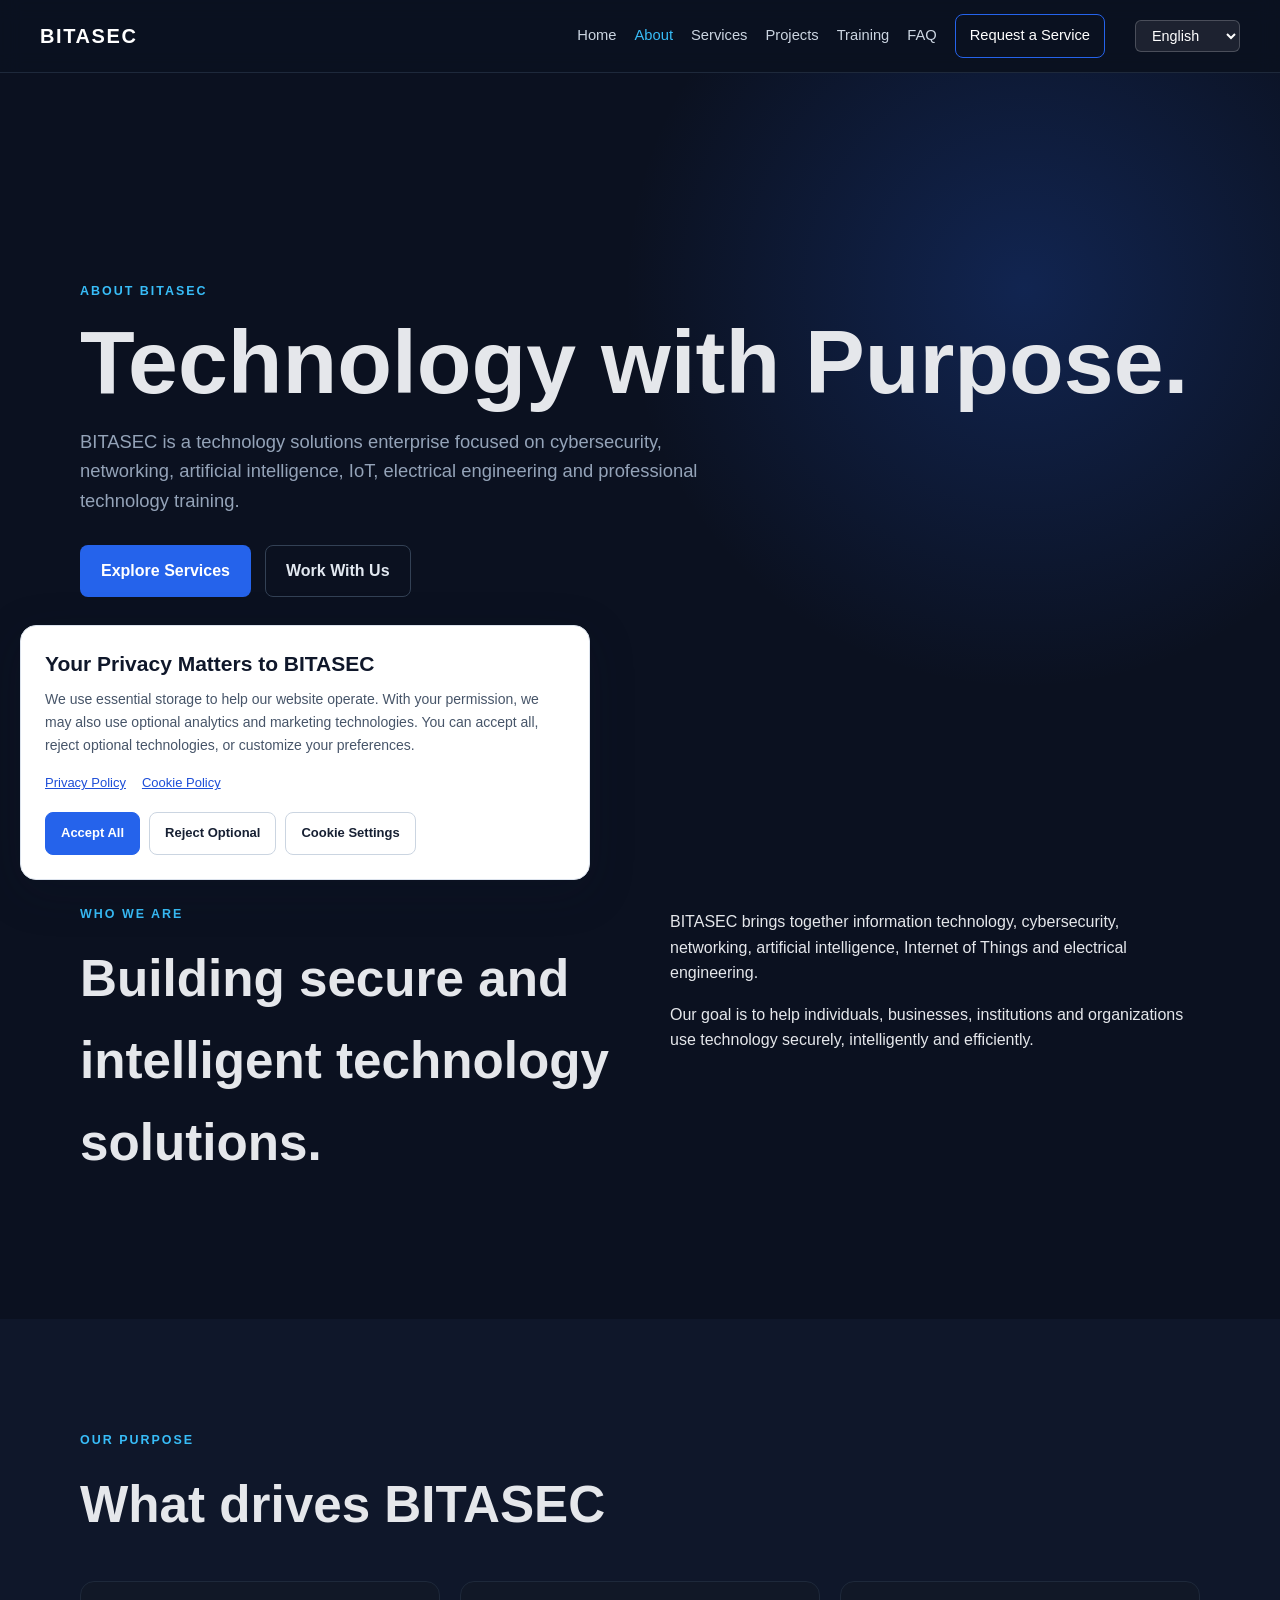
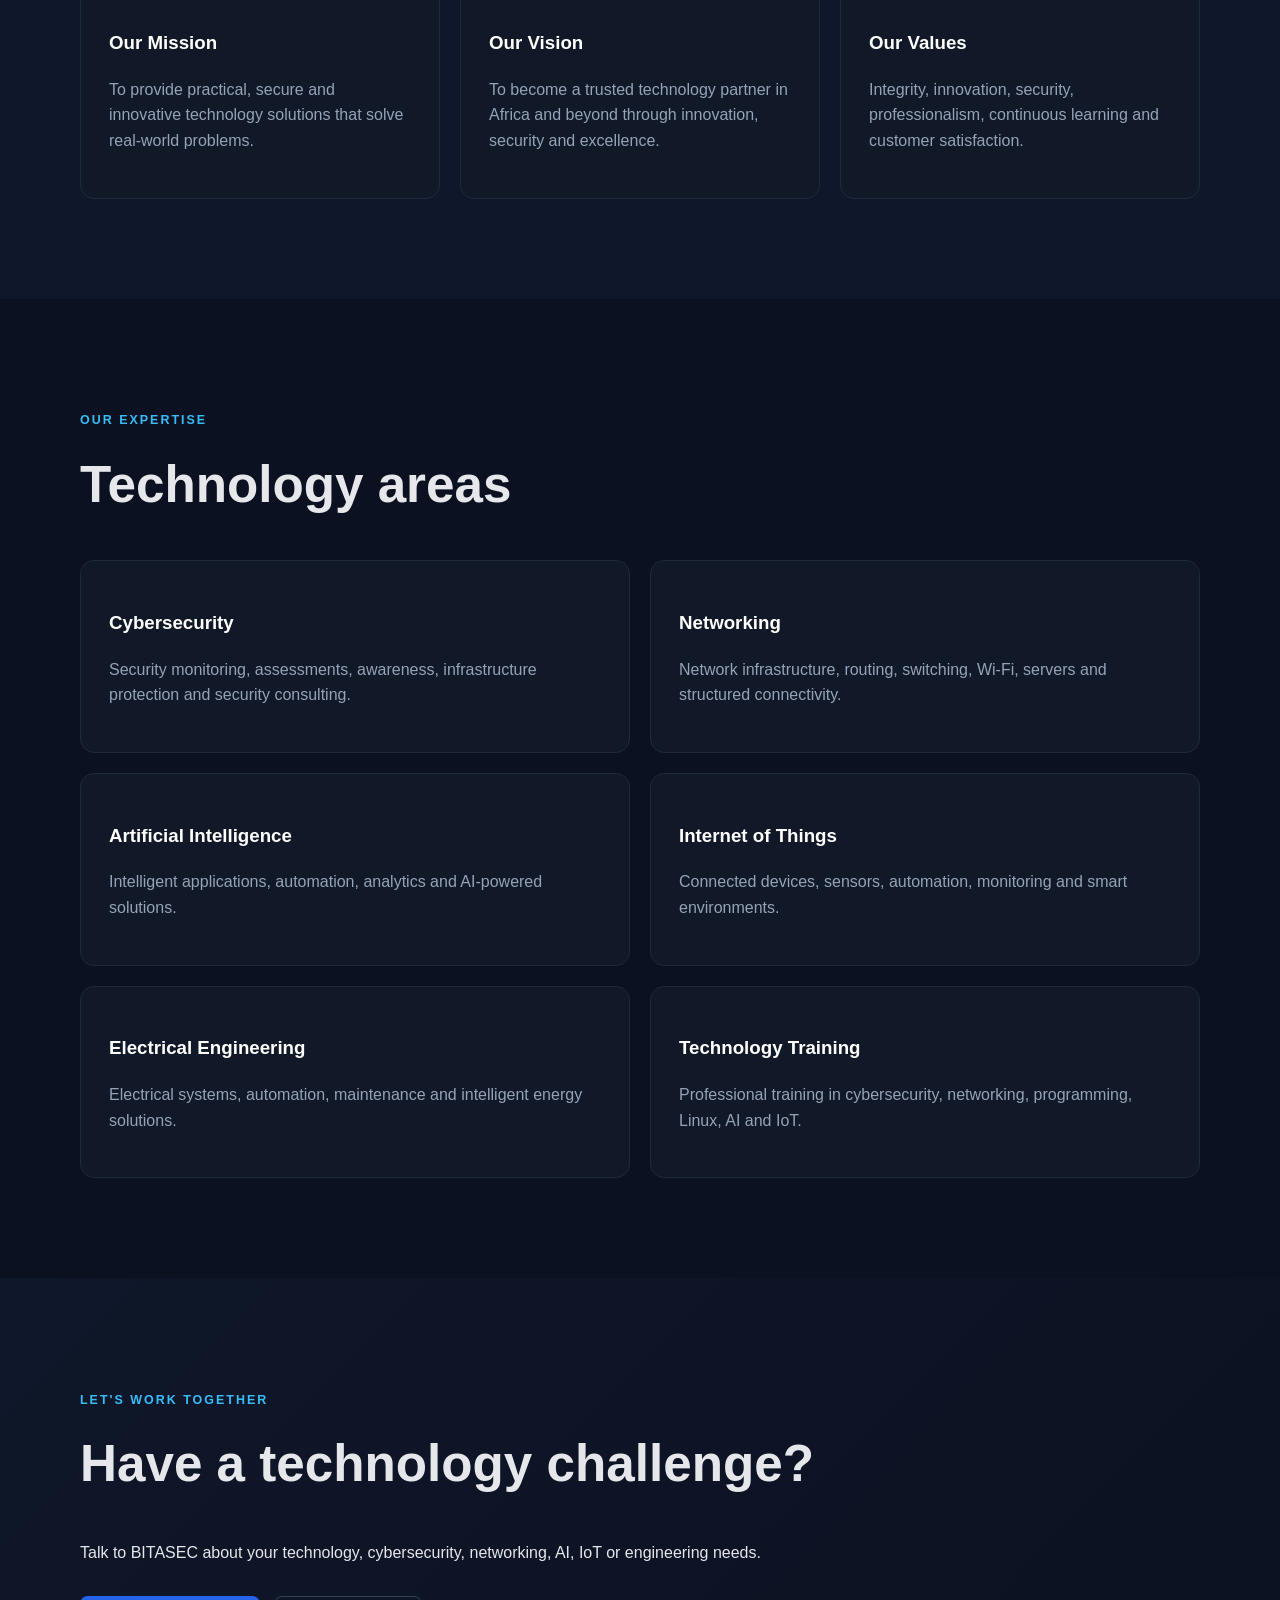
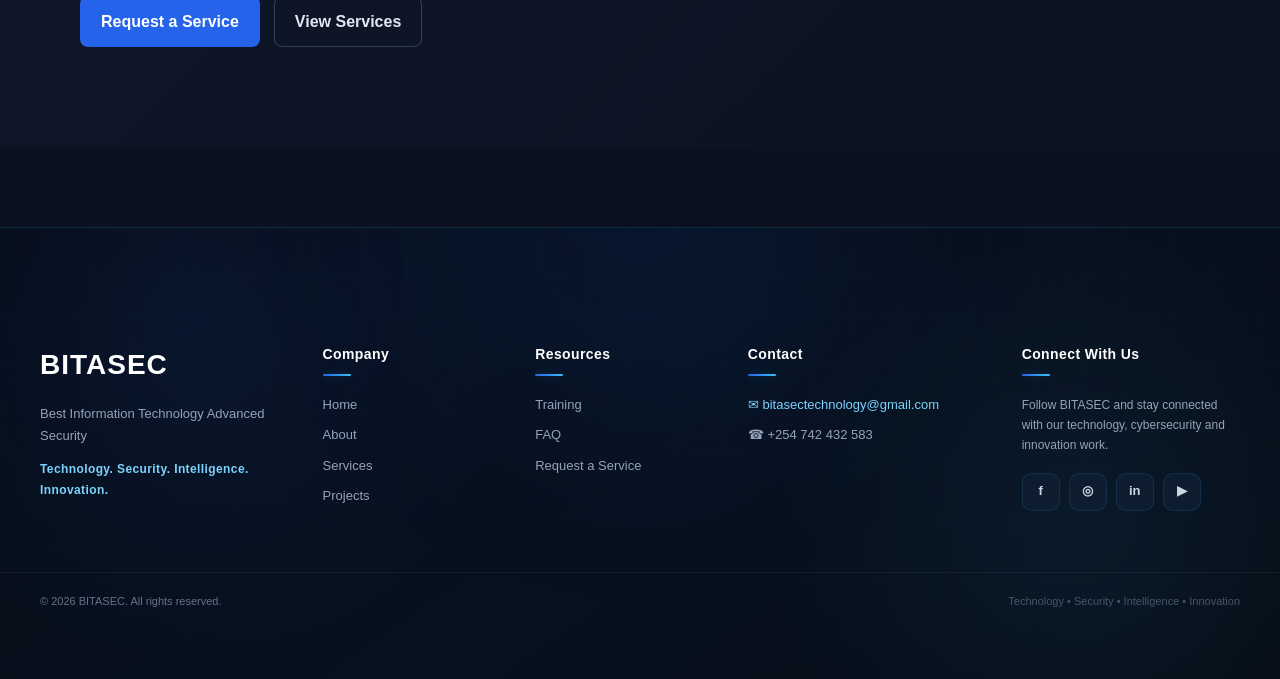
==== commit b7afe61a: "Temporarily hide Meet the Team page" ====
--- a/frontend/about.html
+++ b/frontend/about.html
@@ -46,6 +46,7 @@
             box-shadow: 0 10px 25px -5px rgba(0, 210, 255, 0.15);
         }
     </style>
+<link rel="stylesheet" href="assets/css/cookie-consent.css">
 </head>
 <body>
 
@@ -68,7 +69,7 @@
         <div class="nav-links">
             <a href="index.html" data-i18n="nav_home">Home</a>
             <a href="about.html" class="active" data-i18n="nav_about">About</a>
-            <a href="team.html" data-i18n="nav_team">Meet the Team</a>
+            
             <a href="services.html" data-i18n="nav_services">Services</a>
             <a href="projects.html" data-i18n="nav_projects">Projects</a>
             <a href="training.html" data-i18n="nav_training">Training</a>
@@ -243,7 +244,7 @@
             <h3>Company</h3>
             <a href="index.html" data-i18n="nav_home">Home</a>
             <a href="about.html" data-i18n="nav_about">About</a>
-            <a href="team.html" data-i18n="nav_team">Meet the Team</a>
+            
             <a href="services.html" data-i18n="nav_services">Services</a>
             <a href="projects.html" data-i18n="nav_projects">Projects</a>
         </div>
@@ -259,7 +260,7 @@
         <!-- Contact -->
         <div class="footer-column footer-contact">
             <h3>Contact</h3>
-            <a href="mailto:mumberedieumerci@gmail.com">✉ mumberedieumerci@gmail.com</a>
+            <a href="mailto:bitasectechnology@gmail.com">✉ bitasectechnology@gmail.com</a>
             <a href="https://wa.me/254742432583" target="_blank" rel="noopener noreferrer">☎ +254 742 432 583</a>
         </div>
 
@@ -518,5 +519,6 @@
     });
 </script>
 
+<script src="assets/js/cookie-consent.js" defer></script>
 </body>
 </html>
--- a/frontend/assets/css/cookie-consent.css
+++ b/frontend/assets/css/cookie-consent.css
@@ -0,0 +1,177 @@
+/* BITASEC Cookie Consent */
+#bitasec-cookie-banner,
+#bitasec-cookie-settings {
+    font-family: inherit;
+    color: #172033;
+    box-sizing: border-box;
+}
+
+#bitasec-cookie-banner *,
+#bitasec-cookie-settings * {
+    box-sizing: border-box;
+}
+
+#bitasec-cookie-banner {
+    position: fixed;
+    z-index: 99990;
+    bottom: 20px;
+    left: 20px;
+    width: min(570px, calc(100vw - 40px));
+    padding: 24px;
+    background: #fff;
+    border: 1px solid #dce3ed;
+    border-radius: 16px;
+    box-shadow: 0 12px 45px rgba(15, 23, 42, .22);
+}
+
+#bitasec-cookie-banner[hidden],
+#bitasec-cookie-settings[hidden] {
+    display: none !important;
+}
+
+#bitasec-cookie-banner h2,
+#bitasec-cookie-settings h2 {
+    margin: 0 0 10px;
+    color: #0f172a;
+    font-size: 21px;
+    line-height: 1.35;
+}
+
+#bitasec-cookie-banner p,
+#bitasec-cookie-settings p {
+    margin: 0 0 16px;
+    color: #475569;
+    font-size: 14px;
+    line-height: 1.65;
+}
+
+.bitasec-cookie-links {
+    display: flex;
+    flex-wrap: wrap;
+    gap: 16px;
+    margin-bottom: 18px;
+}
+
+.bitasec-cookie-links a,
+#bitasec-cookie-settings a {
+    color: #1d4ed8;
+    text-decoration: underline;
+    font-size: 13px;
+}
+
+.bitasec-cookie-actions {
+    display: flex;
+    flex-wrap: wrap;
+    gap: 9px;
+}
+
+.bitasec-cookie-actions button,
+#bitasec-cookie-manage {
+    min-height: 42px;
+    padding: 10px 15px;
+    border: 1px solid #cbd5e1;
+    border-radius: 8px;
+    background: #fff;
+    color: #172033;
+    font: inherit;
+    font-size: 13px;
+    font-weight: 600;
+    cursor: pointer;
+}
+
+.bitasec-cookie-actions .bitasec-cookie-primary {
+    background: #2563eb;
+    color: #fff;
+    border-color: #2563eb;
+}
+
+.bitasec-cookie-actions button:hover,
+#bitasec-cookie-manage:hover {
+    filter: brightness(.95);
+}
+
+#bitasec-cookie-settings {
+    position: fixed;
+    z-index: 99999;
+    inset: 0;
+    display: grid;
+    place-items: center;
+    padding: 18px;
+    background: rgba(15, 23, 42, .65);
+}
+
+.bitasec-cookie-settings-card {
+    width: min(520px, 100%);
+    max-height: min(85vh, 720px);
+    overflow-y: auto;
+    padding: 26px;
+    background: #fff;
+    border-radius: 16px;
+    box-shadow: 0 20px 60px rgba(0, 0, 0, .25);
+}
+
+.bitasec-cookie-category {
+    display: flex;
+    align-items: flex-start;
+    justify-content: space-between;
+    gap: 18px;
+    padding: 16px 0;
+    border-bottom: 1px solid #e2e8f0;
+}
+
+.bitasec-cookie-category strong {
+    display: block;
+    margin-bottom: 5px;
+    color: #0f172a;
+}
+
+.bitasec-cookie-category p {
+    margin: 0;
+    font-size: 13px;
+}
+
+.bitasec-cookie-category input {
+    width: 19px;
+    height: 19px;
+    flex-shrink: 0;
+    accent-color: #2563eb;
+}
+
+.bitasec-cookie-category input:disabled {
+    cursor: not-allowed;
+}
+
+#bitasec-cookie-manage {
+    position: fixed;
+    z-index: 99980;
+    right: 16px;
+    bottom: 16px;
+    box-shadow: 0 4px 18px rgba(15, 23, 42, .18);
+}
+
+@media (max-width: 600px) {
+    #bitasec-cookie-banner {
+        left: 10px;
+        bottom: 10px;
+        width: calc(100vw - 20px);
+        padding: 19px;
+    }
+
+    #bitasec-cookie-banner h2,
+    #bitasec-cookie-settings h2 {
+        font-size: 19px;
+    }
+
+    .bitasec-cookie-actions {
+        display: grid;
+        grid-template-columns: 1fr;
+    }
+
+    .bitasec-cookie-actions button {
+        width: 100%;
+    }
+
+    .bitasec-cookie-settings-card {
+        padding: 20px;
+    }
+}
